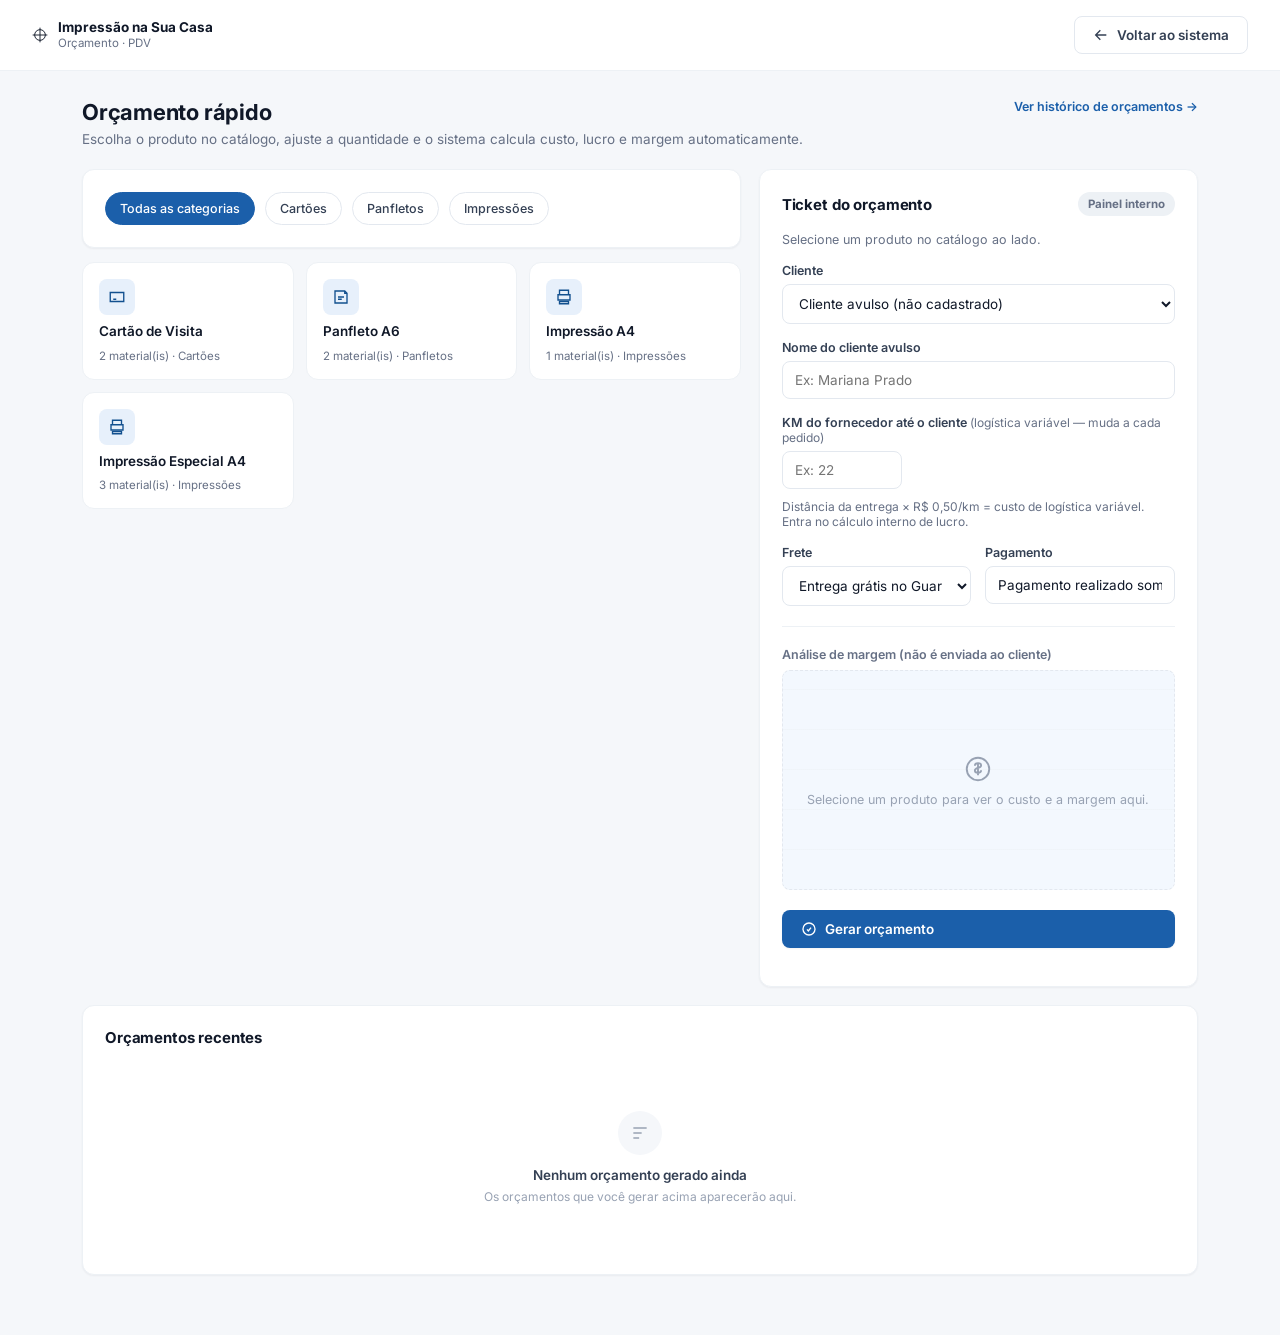
==== orcamento.html @ e7829340 "Add files via upload" ====
<!DOCTYPE html>
<html lang="pt-BR">
<head>
<meta charset="UTF-8">
<meta name="viewport" content="width=device-width, initial-scale=1.0">
<title>Orçamento PDV — Impressão na Sua Casa</title>
<link rel="stylesheet" href="styles.css">
<style>
  /* Ajustes exclusivos desta tela: como não há sidebar, o .content
     não deve herdar o recuo lateral usado no sistema principal. */
  body{ background:var(--color-bg); }
  .content{ max-width:1180px; margin:0 auto; }
  .pdv-topbar{
    display:flex; align-items:center; justify-content:space-between;
    padding:16px 32px; background:var(--color-white);
    border-bottom:1px solid var(--color-border-soft);
    position:sticky; top:0; z-index:50;
  }
  .pdv-topbar__brand{ display:flex; align-items:center; gap:10px; }
  .pdv-topbar__brand-text{ display:flex; flex-direction:column; line-height:1.25; }
  .pdv-topbar__brand-name{ font-weight:700; font-size:13.5px; color:var(--color-text-900); }
  .pdv-topbar__brand-sub{ font-size:11.5px; color:var(--color-text-500); }
</style>
</head>
<body>

  <header class="pdv-topbar">
    <div class="pdv-topbar__brand">
      <svg class="reg-mark" viewBox="0 0 24 24"><circle cx="12" cy="12" r="8"/><line x1="12" y1="1" x2="12" y2="23"/><line x1="1" y1="12" x2="23" y2="12"/></svg>
      <div class="pdv-topbar__brand-text">
        <span class="pdv-topbar__brand-name">Impressão na Sua Casa</span>
        <span class="pdv-topbar__brand-sub">Orçamento · PDV</span>
      </div>
    </div>
    <button class="btn btn-secondary" id="btnVoltarSistema" type="button">
      <svg viewBox="0 0 24 24"><path d="M11 5 4 12l7 7M4 12h16"/></svg>
      Voltar ao sistema
    </button>
  </header>

  <main class="content">

      <section id="page-orcamentos" class="page-section">
        <div class="page-header">
          <div class="page-header__text">
            <h1>Orçamento rápido</h1>
            <p>Escolha o produto no catálogo, ajuste a quantidade e o sistema calcula custo, lucro e margem automaticamente.</p>
          </div>
          <div class="page-header__actions">
            <button class="link-btn" id="btnVerOrcamentos" type="button">Ver histórico de orçamentos →</button>
          </div>
        </div>

        <div class="pdv-layout">
          <!-- Coluna esquerda: catálogo -->
          <div class="stack">
            <div class="card card-pad">
              <div class="toolbar__filters" id="orcCategoriaChips" style="margin-bottom:0;"></div>
            </div>
            <div id="orcCatalogoGrid" class="pdv-catalog-grid"></div>

            <div class="card panel" id="orcSelecaoPanel" style="display:none;">
              <div class="panel__header"><h3>Detalhes do item</h3></div>
              <div class="field">
                <label>Material</label>
                <select id="orcMaterial"></select>
              </div>
              <div class="field-row" id="orcQtdLadoRow">
                <div class="field" id="orcQtdWrapper">
                  <label id="orcQtdLabel">Quantidade</label>
                  <select id="orcQtdSelect" style="display:none;"></select>
                  <input type="number" id="orcQtdInput" style="display:none;" placeholder="Ex: 100">
                </div>
                <div class="field" id="orcLadoWrapper">
                  <label>Impressão</label>
                  <select id="orcLado">
                    <option value="frente">Frente</option>
                    <option value="fv">Frente e verso</option>
                  </select>
                </div>
              </div>
              <select id="orcProduto" style="display:none;"></select>
            </div>
          </div>

          <!-- Coluna direita: ticket / resumo (sticky) -->
          <div class="pdv-ticket-col">
            <div class="card panel pdv-ticket">
              <div class="panel__header">
                <h3>Ticket do orçamento</h3>
                <span class="badge tone-gray">Painel interno</span>
              </div>

              <div id="orcItemSelecionado" class="text-muted">Selecione um produto no catálogo ao lado.</div>

              <div class="field">
                <label>Cliente</label>
                <select id="orcClienteSelect">
                  <option value="">Cliente avulso (não cadastrado)</option>
                </select>
              </div>
              <div class="field" id="orcClienteAvulsoWrapper">
                <label>Nome do cliente avulso</label>
                <input type="text" id="orcClienteAvulso" placeholder="Ex: Mariana Prado">
              </div>

              <div class="field">
                <label>KM do fornecedor até o cliente <span class="text-muted" style="font-weight:400; font-size:12px;">(logística variável — muda a cada pedido)</span></label>
                <div style="display:flex; align-items:center; gap:8px;">
                  <input type="number" id="orcKmCliente" placeholder="Ex: 22" min="0" step="0.1" style="max-width:120px;" oninput="atualizarPreviaOrcamento()">
                  <span class="text-muted" style="font-size:12.5px;" id="orcKmClienteCalc"></span>
                </div>
                <div class="text-muted" style="font-size:12px; margin-top:4px;">Distância da entrega × R$ 0,50/km = custo de logística variável. Entra no cálculo interno de lucro.</div>
              </div>

              <div class="field-row">
                <div class="field">
                  <label>Frete</label>
                  <select id="orcFrete">
                    <option value="Entrega grátis no Guarujá" selected>Entrega grátis no Guarujá</option>
                    <option value="Frete a combinar">Frete a combinar</option>
                  </select>
                </div>
                <div class="field">
                  <label>Pagamento</label>
                  <input type="text" id="orcPagamento" value="Pagamento realizado somente no recebimento do produto">
                </div>
              </div>

              <hr class="divider">

              <div>
                <div class="text-muted" style="margin-bottom:8px; font-weight:600;">Análise de margem (não é enviada ao cliente)</div>
                <div id="orcAdminPanel">
                  <div class="chart-placeholder" style="height:150px;">
                    <svg viewBox="0 0 24 24"><circle cx="12" cy="12" r="9"/><path d="M12 7v10M9.5 9.3c0-1.3 1.1-2 2.5-2s2.5.7 2.5 1.8c0 2.6-5 1.4-5 4 0 1.1 1.1 1.9 2.5 1.9s2.5-.7 2.5-2"/></svg>
                    <span>Selecione um produto para ver custo, lucro e margem aqui.</span>
                  </div>
                </div>
              </div>

              <button class="btn btn-primary" id="btnGerarOrcamento" type="button" style="margin-top:4px;">
                <svg viewBox="0 0 24 24"><path d="M9 12.5 11 15l4-5"/><circle cx="12" cy="12" r="9"/></svg>
                Gerar orçamento
              </button>
              <div id="orcErro"></div>
            </div>

            <div class="card panel" id="orcMensagemPanel" style="display:none;"></div>
          </div>
        </div>

        <div class="card panel" style="margin-top:18px;">
          <div class="panel__header"><h3>Orçamentos recentes</h3></div>
          <div id="orcHistorico"></div>
        </div>
      </section>

  </main>

  <div id="toast-host" class="toast-host"></div>

  <script src="core.js"></script>
  <script>
/* Nesta tela standalone não existe sidebar com contadores — função vazia
   apenas para não quebrar as chamadas herdadas de sistema-grafica.html */
function refreshSidebarBadges() {}

function refreshOrcamentoClienteOptions() {
  const sel = document.getElementById("orcClienteSelect");
  if (!sel) return;
  const current = sel.value;
  sel.innerHTML = clienteOptionsHtml(current);
}

function popularSelectProdutos() {
  const sel = document.getElementById("orcProduto");
  const produtos = Store.get().products;
  sel.innerHTML = produtos.map(p => `<option value="${p.id}">${escapeHtml(p.nome)}</option>`).join("");
}

let orcCategoriaAtual = "todas";
const PRODUTO_ICONS = {
  "Cartões": `<path d="M3 6h18v12H3Z"/><path d="M7 15h4M7 11.5h.01"/>`,
  "Panfletos": `<path d="M4 4h13l3 3v13H4Z"/><path d="M17 4v3h3"/><path d="M8 12h8M8 15h5"/>`,
  "Impressões": `<path d="M6 9V3h12v6"/><path d="M6 18h12v3H6Z"/><path d="M4 9h16v7H4Z"/>`
};
function iconeParaCategoria(categoria) {
  return PRODUTO_ICONS[categoria] || `<path d="M20.5 7.3 12 12l-8.5-4.7M12 12v9M3.5 7.3 12 3l8.5 4.3v9.4L12 21l-8.5-4.3Z"/>`;
}

function renderOrcCategoriaChips() {
  const produtos = Store.get().products;
  const categorias = [...new Set(produtos.map(p => p.categoria || "Outros"))];
  const chips = ["todas", ...categorias];
  document.getElementById("orcCategoriaChips").innerHTML = chips.map(c => `
    <span class="chip ${c === orcCategoriaAtual ? "chip--active" : ""}" data-cat="${escapeHtml(c)}">${c === "todas" ? "Todas as categorias" : escapeHtml(c)}</span>
  `).join("");
  document.querySelectorAll("#orcCategoriaChips [data-cat]").forEach(chip => {
    chip.addEventListener("click", () => {
      orcCategoriaAtual = chip.getAttribute("data-cat");
      renderOrcCategoriaChips();
      renderOrcCatalogoGrid();
    });
  });
}

function renderOrcCatalogoGrid() {
  const produtos = Store.get().products.filter(p => orcCategoriaAtual === "todas" || (p.categoria || "Outros") === orcCategoriaAtual);
  const grid = document.getElementById("orcCatalogoGrid");
  const selecionadoId = document.getElementById("orcProduto").value;
  if (!produtos.length) {
    grid.innerHTML = `<div style="grid-column:1/-1;">${emptyStateHtml("Nenhum produto nessa categoria", "Cadastre produtos na guia Produtos para vê-los aqui.")}</div>`;
    return;
  }
  grid.innerHTML = produtos.map(p => `
    <button class="pdv-card ${p.id === selecionadoId ? "selected" : ""}" data-pdv-produto="${p.id}" type="button">
      <div class="pdv-card__icon"><svg viewBox="0 0 24 24">${iconeParaCategoria(p.categoria)}</svg></div>
      <div class="pdv-card__name">${escapeHtml(p.nome)}</div>
      <div class="pdv-card__meta">${(p.materiais || []).length} material(is) · ${escapeHtml(p.categoria || "Outros")}</div>
    </button>
  `).join("");
  document.querySelectorAll("[data-pdv-produto]").forEach(btn =>
    btn.addEventListener("click", () => selecionarProdutoPDV(btn.getAttribute("data-pdv-produto"))));
}

function selecionarProdutoPDV(produtoId) {
  document.getElementById("orcProduto").value = produtoId;
  renderOrcCatalogoGrid();
  popularSelectMateriais(produtoId);
  atualizarCamposQuantidade();
  document.getElementById("orcSelecaoPanel").style.display = "";
  const produto = getProductById(produtoId);
  document.getElementById("orcItemSelecionado").innerHTML = `<span class="badge tone-blue">Selecionado</span> <strong style="color:var(--color-text-900); margin-left:6px;">${escapeHtml(produto.nome)}</strong>`;
  renderOrcAdminPanel(null);
  document.getElementById("orcMensagemPanel").style.display = "none";
}

function popularSelectMateriais(produtoId) {
  const produto = getProductById(produtoId);
  const sel = document.getElementById("orcMaterial");
  if (!produto) { sel.innerHTML = ""; return; }
  sel.innerHTML = (produto.materiais || []).map(m => `<option value="${m.id}">${escapeHtml(m.nome)}</option>`).join("");
}

function atualizarCamposQuantidade() {
  const produto = getProductById(document.getElementById("orcProduto").value);
  const material = produto ? (produto.materiais || []).find(m => m.id === document.getElementById("orcMaterial").value) : null;
  const qtdSelect = document.getElementById("orcQtdSelect");
  const qtdInput = document.getElementById("orcQtdInput");
  const ladoWrapper = document.getElementById("orcLadoWrapper");
  const qtdLabel = document.getElementById("orcQtdLabel");

  if (!produto || !material) { qtdSelect.style.display = "none"; qtdInput.style.display = "none"; return; }

  if (produto.modoPreco === "tiers") {
    qtdLabel.textContent = "Quantidade";
    qtdSelect.style.display = "";
    qtdInput.style.display = "none";
    qtdSelect.innerHTML = (material.tiers || []).map(t => `<option value="${t.qtd}">${formatNum(t.qtd)} unidades</option>`).join("");
    ladoWrapper.style.display = "";
  } else if (produto.modoPreco === "faixas") {
    qtdLabel.textContent = `Quantidade (mínimo ${produto.qtdMinima || 1})`;
    qtdSelect.style.display = "none";
    qtdInput.style.display = "";
    qtdInput.min = produto.qtdMinima || 1;
    qtdInput.value = qtdInput.value || (produto.qtdMinima || 1);
    ladoWrapper.style.display = "none";
  } else {
    qtdLabel.textContent = "Quantidade";
    qtdSelect.style.display = "none";
    qtdInput.style.display = "";
    qtdInput.min = 1;
    qtdInput.value = qtdInput.value || 1;
    ladoWrapper.style.display = "none";
  }
}

function calcularOrcamentoAtual() {
  const produto = getProductById(document.getElementById("orcProduto").value);
  if (!produto) return { erro: "Cadastre ao menos um produto para gerar orçamentos." };
  const material = (produto.materiais || []).find(m => m.id === document.getElementById("orcMaterial").value);
  if (!material) return { erro: "Este produto ainda não tem nenhum material cadastrado." };

  const lado = document.getElementById("orcLado").value;
  let quantidade, custoTotal, vendaTotal;

  if (produto.modoPreco === "tiers") {
    quantidade = parseFloat(document.getElementById("orcQtdSelect").value);
    const tier = (material.tiers || []).find(t => t.qtd === quantidade);
    if (!tier) return { erro: "Quantidade não encontrada na tabela deste material." };
    const custo = lado === "fv" ? tier.custoFV : tier.custoFrente;
    const venda = lado === "fv" ? tier.vendaFV : tier.vendaFrente;
    if (custo === null || custo === undefined) return { erro: "Custo não cadastrado para essa combinação de quantidade e impressão." };
    if (venda === null || venda === undefined) return { erro: "Preço de venda não cadastrado para essa combinação de quantidade e impressão." };
    custoTotal = custo; vendaTotal = venda;
  } else if (produto.modoPreco === "faixas") {
    quantidade = parseInt(document.getElementById("orcQtdInput").value, 10);
    if (!quantidade || quantidade < (produto.qtdMinima || 1)) return { erro: `Informe uma quantidade válida (mínimo ${produto.qtdMinima || 1}).` };
    const faixa = buscarFaixa(material.faixas, quantidade);
    if (!faixa) return { erro: "Não existe faixa de preço cadastrada para essa quantidade." };
    if (faixa.custo === null) return { erro: "Custo não cadastrado para essa faixa de quantidade." };
    if (faixa.venda === null) return { erro: "Preço de venda não cadastrado para essa faixa de quantidade." };
    custoTotal = faixa.custo * quantidade; vendaTotal = faixa.venda * quantidade;
  } else {
    quantidade = parseInt(document.getElementById("orcQtdInput").value, 10);
    if (!quantidade || quantidade < 1) return { erro: "Informe uma quantidade válida." };
    if (material.custo === null || material.custo === undefined) return { erro: "Custo não cadastrado para este material." };
    if (material.venda === null || material.venda === undefined) return { erro: "Preço de venda não cadastrado para este material." };
    custoTotal = material.custo * quantidade; vendaTotal = material.venda * quantidade;
  }

  const margem = calcularMargem(custoTotal, vendaTotal);

  // Logística variável: KM do fornecedor até o cliente
  const kmClienteEl = document.getElementById("orcKmCliente");
  const kmCliente = kmClienteEl && kmClienteEl.value !== "" ? parseFloat(kmClienteEl.value) : null;

  return { produto, material, quantidade, lado, ...margem, kmCliente, erro: null };
}

function renderOrcAdminPanel(calc) {
  const el = document.getElementById("orcAdminPanel");
  if (!calc || calc.erro) {
    el.innerHTML = `<div class="chart-placeholder"><svg viewBox="0 0 24 24"><circle cx="12" cy="12" r="9"/><path d="M12 7v10M9.5 9.3c0-1.3 1.1-2 2.5-2s2.5.7 2.5 1.8c0 2.6-5 1.4-5 4 0 1.1 1.1 1.9 2.5 1.9s2.5-.7 2.5-2"/></svg><span>${escapeHtml(calc && calc.erro ? calc.erro : "Selecione um produto para ver o custo e a margem aqui.")}</span></div>`;
    return;
  }
  const classe = classificarMargem(calc.margemPct, Store.get().settings);
  const fornecedor = getSupplierById(calc.material.fornecedorId);
  el.innerHTML = `
    <div class="grid-2" style="gap:14px;">
      <div><div class="text-muted">Fornecedor</div><div style="font-weight:600;">${fornecedor ? escapeHtml(fornecedor.nome) : "Não vinculado"}</div></div>
      <div><div class="text-muted">Quantidade</div><div style="font-weight:600;">${formatNum(calc.quantidade)} un.</div></div>
      <div><div class="text-muted">Custo total</div><div class="mono" style="font-weight:600;">${formatBRL(calc.custo)}</div></div>
      <div><div class="text-muted">Valor de venda</div><div class="mono" style="font-weight:600;">${formatBRL(calc.venda)}</div></div>
      <div><div class="text-muted">Lucro estimado</div><div class="mono" style="font-weight:700; color:var(--color-green-700);">${formatBRL(calc.lucro)}</div></div>
      <div><div class="text-muted">Margem</div><span class="badge tone-${classe.tone}">${calc.margemPct.toFixed(1)}% · ${classe.label}</span></div>
    </div>
    ${custoLogisticoAdendoHtml(calc)}
  `;
}

function custoLogisticoAdendoHtml(calc) {
  const custoLogisticoFixo = custoLogisticoDoFornecedor(calc.material.fornecedorId);
  const db = Store.get();
  const custoPorKm = (db.logisticsConfig && db.logisticsConfig.custoPorKm) || 0.50;

  // Logística variável: KM fornecedor → cliente
  const kmCliente = (calc.kmCliente != null && !isNaN(calc.kmCliente) && calc.kmCliente > 0) ? calc.kmCliente : null;
  const custoLogisticoVariavel = kmCliente !== null ? kmCliente * custoPorKm : null;

  if (custoLogisticoFixo === null && custoLogisticoVariavel === null) {
    return `<div class="text-muted" style="margin-top:14px; padding-top:14px; border-top:1px solid var(--color-border-soft);">Custo de logística não cadastrado para este fornecedor — veja a guia <strong>Custos → Custos de Logística</strong>. Para logística variável, preencha o campo "KM até o cliente" acima.</div>`;
  }

  const logFixoTexto = custoLogisticoFixo !== null
    ? formatBRL(custoLogisticoFixo)
    : "Não cadastrado";
  const logVarTexto = custoLogisticoVariavel !== null
    ? `${kmCliente} km × ${formatBRL(custoPorKm)}/km = ${formatBRL(custoLogisticoVariavel)}`
    : "KM não informado";

  const totalLogistica = (custoLogisticoFixo || 0) + (custoLogisticoVariavel || 0);
  const custoTotalReal = (calc.custo || 0) + totalLogistica;
  const lucroLiquidoReal = (calc.venda || 0) - custoTotalReal;
  const margemReal = calc.venda > 0 ? (lucroLiquidoReal / calc.venda) * 100 : null;
  const classeReal = classificarMargem(margemReal, db.settings);

  return `
    <div style="margin-top:14px; padding-top:14px; border-top:1px solid var(--color-border-soft);">
      <div class="text-muted" style="font-weight:600; margin-bottom:8px;">Análise de custo real (com logística)</div>
      <div class="grid-2" style="gap:14px;">
        <div><div class="text-muted">Preço de venda</div><div class="mono" style="font-weight:600;">${formatBRL(calc.venda)}</div></div>
        <div><div class="text-muted">Custo fornecedor</div><div class="mono" style="font-weight:600;">${formatBRL(calc.custo)}</div></div>
        <div><div class="text-muted">Logística fixa (admin → fornecedor)</div><div class="mono" style="font-weight:600;">${logFixoTexto}</div></div>
        <div><div class="text-muted">Logística variável (fornecedor → cliente)</div><div class="mono" style="font-weight:600;">${logVarTexto}</div></div>
        <div><div class="text-muted">Custo total</div><div class="mono" style="font-weight:700;">${formatBRL(custoTotalReal)}</div></div>
        <div><div class="text-muted">Lucro líquido</div><div class="mono" style="font-weight:700; color:var(--color-green-700);">${formatBRL(lucroLiquidoReal)}</div></div>
        <div style="grid-column:1/-1;"><div class="text-muted">Margem percentual</div><span class="badge tone-${classeReal.tone}">${margemReal !== null ? margemReal.toFixed(1) + "%" : "—"} · ${classeReal.label}</span></div>
      </div>
    </div>
  `;
}

function gerarMensagemWhatsApp(budget) {
  const linhas = [
    `Olá! Segue o orçamento solicitado:`,
    ``,
    `🖨️ *${budget.produtoNome}*${budget.materialNome ? " — " + budget.materialNome : ""}`,
    `Quantidade: ${formatNum(budget.quantidade)} unidades`,
    `Valor: *${formatBRL(budget.vendaTotal)}*`,
    ``,
    `🚚 ${budget.frete}`,
    `💳 ${budget.pagamento}`,
    ``,
    `Qualquer dúvida, estou à disposição!`
  ];
  return linhas.join("\n");
}

function renderOrcMensagemPanel(budget) {
  const el = document.getElementById("orcMensagemPanel");
  if (!budget) { el.innerHTML = ""; el.style.display = "none"; return; }
  el.style.display = "";
  const encoded = encodeURIComponent(budget.mensagem);
  el.innerHTML = `
    <div class="panel__header"><h3>Mensagem para o cliente</h3></div>
    <textarea readonly style="min-height:170px; font-family:var(--font-mono); font-size:12.5px; white-space:pre-wrap;">${escapeHtml(budget.mensagem)}</textarea>
    <div style="display:flex; gap:10px; flex-wrap:wrap;">
      <a class="btn btn-whatsapp" href="https://wa.me/?text=${encoded}" target="_blank">
        <svg viewBox="0 0 24 24"><path d="M4 20l1.4-4.1A8 8 0 1 1 9 18.6Z"/><path d="M9 10.5c0 3 2.5 5.5 5.5 5.5"/></svg>
        Enviar pelo WhatsApp
      </a>
      <button class="btn btn-secondary" id="btnCopiarMensagem" type="button">Copiar mensagem</button>
      <button class="btn btn-primary" id="btnConverterPedidoAgora" type="button">Converter em pedido</button>
    </div>
  `;
  document.getElementById("btnCopiarMensagem").addEventListener("click", () => {
    navigator.clipboard.writeText(budget.mensagem).then(() => Toast.show("Mensagem copiada."));
  });
  document.getElementById("btnConverterPedidoAgora").addEventListener("click", () => converterOrcamentoEmPedido(budget.id));
}

function renderOrcHistorico() {
  const db = Store.get();
  const budgets = [...db.budgets].sort((a, b) => (b.createdAt || "").localeCompare(a.createdAt || "")).slice(0, 20);
  const el = document.getElementById("orcHistorico");
  if (!budgets.length) {
    el.innerHTML = emptyStateHtml("Nenhum orçamento gerado ainda", "Os orçamentos que você gerar acima aparecerão aqui.");
    return;
  }
  const rows = budgets.map(b => {
    const cliente = getClientById(b.clienteId);
    const nome = cliente ? cliente.nome : (b.clienteNomeLivre || "Cliente avulso");
    const statusBadge = b.status === "convertido_pedido"
      ? `<span class="badge tone-green">Virou pedido</span>`
      : `<span class="badge tone-blue">Gerado</span>`;
    return `
      <tr>
        <td><strong style="color:var(--color-text-900);">${escapeHtml(nome)}</strong></td>
        <td>${escapeHtml(b.produtoNome)}${b.materialNome ? `<div class="text-muted">${escapeHtml(b.materialNome)}</div>` : ""}</td>
        <td class="num">${formatNum(b.quantidade)}</td>
        <td class="num">${formatBRL(b.vendaTotal)}</td>
        <td>${margemCellHtml({ custo: b.custoTotal, venda: b.vendaTotal, lucro: b.lucro, margemPct: b.margemPct }, db.settings)}</td>
        <td>${statusBadge}</td>
        <td>${formatDateBR(b.createdAt)}</td>
        <td>
          <div class="row-actions">
            ${b.status !== "convertido_pedido" ? `<button class="icon-btn" data-conv-orc="${b.id}" title="Converter em pedido" type="button"><svg viewBox="0 0 24 24"><path d="M5 12h14M13 6l6 6-6 6"/></svg></button>` : ""}
            <button class="icon-btn danger" data-del-orc="${b.id}" title="Excluir" type="button"><svg viewBox="0 0 24 24"><path d="M3 6h18M8 6V4h8v2M19 6l-1 14H6L5 6"/></svg></button>
          </div>
        </td>
      </tr>
    `;
  }).join("");
  el.innerHTML = dataTable(["Cliente", "Produto", "Qtd.", "Valor", "Lucro / margem", "Status", "Data", ""], [rows]);
  document.querySelectorAll("[data-conv-orc]").forEach(btn =>
    btn.addEventListener("click", () => converterOrcamentoEmPedido(btn.getAttribute("data-conv-orc"))));
  document.querySelectorAll("[data-del-orc]").forEach(btn =>
    btn.addEventListener("click", () => {
      const id = btn.getAttribute("data-del-orc");
      confirmModal("Excluir orçamento", "Tem certeza que deseja excluir este orçamento do histórico?", () => {
        db.budgets = db.budgets.filter(b => b.id !== id);
        Store.persist();
        Toast.show("Orçamento excluído.");
        renderOrcHistorico();
      }, "Excluir");
    }));
}

function converterOrcamentoEmPedido(budgetId) {
  const db = Store.get();
  const budget = db.budgets.find(b => b.id === budgetId);
  if (!budget || budget.status === "convertido_pedido") return;
  const produto = getProductById(budget.produtoId);
  const material = produto ? (produto.materiais || []).find(m => m.id === budget.materialId) : null;
  const pedido = {
    id: uid("ped"),
    orcamentoId: budget.id,
    clienteId: budget.clienteId,
    clienteNomeLivre: budget.clienteNomeLivre,
    produtoNome: budget.produtoNome,
    materialNome: budget.materialNome,
    fornecedorId: material ? material.fornecedorId : null,
    custo: budget.custoTotal,
    valor: budget.vendaTotal,
    kmCliente: budget.kmCliente || null,
    custoLogisticaVariavel: budget.custoLogisticaVariavel || null,
    statusOp: "pedido_confirmado",
    statusFin: "nao_pago",
    status: "pedido_confirmado", // compatibilidade legada
    createdAt: todayISO(),
    dataConclusao: null,
    financeGerado: false
  };
  db.orders.push(pedido);
  budget.status = "convertido_pedido";
  budget.pedidoId = pedido.id;
  Store.persist();
  Toast.show("Orçamento convertido em pedido — acompanhe em Pedidos.");
  renderOrcHistorico();
  refreshSidebarBadges();
}

function atualizarPreviaOrcamento() {
  // Atualizar label do KM em tempo real
  const kmEl = document.getElementById("orcKmCliente");
  const kmCalcEl = document.getElementById("orcKmClienteCalc");
  if (kmEl && kmCalcEl) {
    const km = parseFloat(kmEl.value);
    if (!isNaN(km) && km > 0) {
      const db = Store.get();
      const custoPorKm = (db.logisticsConfig && db.logisticsConfig.custoPorKm) || 0.50;
      kmCalcEl.textContent = `→ ${km} km × ${formatBRL(custoPorKm)}/km = ${formatBRL(km * custoPorKm)}`;
    } else {
      kmCalcEl.textContent = "";
    }
  }

  const produtoId = document.getElementById("orcProduto").value;
  if (!produtoId) { renderOrcAdminPanel(null); return; }
  const calc = calcularOrcamentoAtual();
  renderOrcAdminPanel(calc);
}

function initOrcamentosPage() {
  popularSelectProdutos();
  refreshOrcamentoClienteOptions();
  document.getElementById("orcProduto").value = "";
  document.getElementById("orcSelecaoPanel").style.display = "none";
  document.getElementById("orcItemSelecionado").innerHTML = `Selecione um produto no catálogo ao lado.`;
  orcCategoriaAtual = "todas";
  renderOrcCategoriaChips();
  renderOrcCatalogoGrid();
  renderOrcAdminPanel(null);
  document.getElementById("orcMensagemPanel").style.display = "none";
  document.getElementById("orcMensagemPanel").innerHTML = "";
  renderOrcHistorico();

  const clienteSel = document.getElementById("orcClienteSelect");
  const avulsoWrap = document.getElementById("orcClienteAvulsoWrapper");
  const syncAvulso = () => { avulsoWrap.style.display = clienteSel.value ? "none" : "flex"; };
  clienteSel.onchange = syncAvulso;
  syncAvulso();

  document.getElementById("orcMaterial").onchange = () => { atualizarCamposQuantidade(); atualizarPreviaOrcamento(); };
  document.getElementById("orcQtdSelect").onchange = atualizarPreviaOrcamento;
  document.getElementById("orcQtdInput").oninput = atualizarPreviaOrcamento;
  document.getElementById("orcLado").onchange = atualizarPreviaOrcamento;

  document.getElementById("btnVerOrcamentos").onclick = () => {
    document.getElementById("orcHistorico").scrollIntoView({ behavior: "smooth" });
  };

  document.getElementById("btnGerarOrcamento").onclick = () => {
    const calc = calcularOrcamentoAtual();
    const erroEl = document.getElementById("orcErro");
    if (calc.erro) {
      erroEl.innerHTML = `<div class="badge tone-red" style="margin-top:10px;">${escapeHtml(calc.erro)}</div>`;
      renderOrcAdminPanel(calc);
      return;
    }
    erroEl.innerHTML = "";
    const db = Store.get();
    const clienteId = clienteSel.value || null;
    const clienteNomeLivre = clienteId ? "" : document.getElementById("orcClienteAvulso").value.trim();
    if (!clienteId && !clienteNomeLivre) {
      erroEl.innerHTML = `<div class="badge tone-red" style="margin-top:10px;">Selecione um cliente cadastrado ou informe o nome do cliente avulso.</div>`;
      return;
    }
    const custoPorKm = (db.logisticsConfig && db.logisticsConfig.custoPorKm) || 0.50;
    const kmCliente = calc.kmCliente;
    const custoLogisticaVariavel = (kmCliente != null && kmCliente > 0) ? kmCliente * custoPorKm : null;
    const budget = {
      id: uid("orc"),
      clienteId,
      clienteNomeLivre,
      produtoId: calc.produto.id,
      produtoNome: calc.produto.nome,
      materialId: calc.material.id,
      materialNome: calc.material.nome,
      quantidade: calc.quantidade,
      lado: calc.lado,
      kmCliente: kmCliente,
      custoLogisticaVariavel: custoLogisticaVariavel,
      custoTotal: calc.custo,
      vendaTotal: calc.venda,
      lucro: calc.lucro,
      margemPct: calc.margemPct,
      frete: document.getElementById("orcFrete").value,
      pagamento: document.getElementById("orcPagamento").value,
      status: "gerado",
      createdAt: todayISO()
    };
    budget.mensagem = gerarMensagemWhatsApp(budget);
    db.budgets.push(budget);
    Store.persist();
    renderOrcAdminPanel(calc);
    renderOrcMensagemPanel(budget);
    renderOrcHistorico();
    Toast.show("Orçamento gerado.");
    refreshSidebarBadges();
  };
}

document.addEventListener("DOMContentLoaded", () => {
  Store.load();
  aplicarTema(Store.get().settings.tema);
  initOrcamentosPage();

  document.getElementById("btnVoltarSistema").addEventListener("click", () => {
    window.location.href = "sistema-grafica.html";
  });
});
  </script>
</body>
</html>
---- styles.css ----
@import url('https://fonts.googleapis.com/css2?family=Inter:wght@400;500;600;700;800&family=JetBrains+Mono:wght@500;600&display=swap');

:root{
  --color-brand-900:#0B3A73;
  --color-brand-700:#12508F;
  --color-brand-600:#1B5FAA;
  --color-brand-500:#2C74C4;
  --color-brand-100:#E7F0FB;
  --color-brand-50:#F3F8FE;

  --color-white:#FFFFFF;
  --color-bg:#F5F7FA;
  --color-surface:#FFFFFF;
  --color-surface-alt:#FAFBFC;
  --color-border:#E3E8EF;
  --color-border-soft:#EDF1F5;

  --color-text-900:#101828;
  --color-text-700:#344054;
  --color-text-500:#667085;
  --color-text-400:#98A2B3;

  --color-green-600:#1FA855;
  --color-green-700:#178A45;
  --color-green-100:#E4F8EC;

  --color-amber-600:#B7791F;
  --color-amber-100:#FDF3E2;
  --color-red-600:#C0392B;
  --color-red-100:#FBEAE8;
  --color-blue-600:#2C74C4;
  --color-blue-100:#E7F0FB;
  --color-purple-600:#6E4FC9;
  --color-purple-100:#EEE8FB;

  --font-ui:'Inter', -apple-system, BlinkMacSystemFont, 'Segoe UI', sans-serif;
  --font-mono:'JetBrains Mono', 'SFMono-Regular', Consolas, monospace;

  --shadow-sm:0 1px 2px rgba(16,24,40,0.05);
  --shadow-md:0 4px 12px rgba(16,24,40,0.06), 0 1px 2px rgba(16,24,40,0.04);
  --shadow-lg:0 12px 32px rgba(16,24,40,0.12);

  --radius-sm:8px;
  --radius-md:12px;
  --radius-lg:18px;
  --radius-pill:999px;

  --sidebar-width:264px;
  --sidebar-width-collapsed:84px;
  --topbar-height:72px;

  --ease-standard:cubic-bezier(.4,0,.2,1);
  --dur-fast:140ms;
  --dur-med:220ms;
}

html[data-theme="dark"]{
  --color-bg:#0B0F16;
  --color-surface:#121722;
  --color-surface-alt:#161C29;
  --color-border:#232B3A;
  --color-border-soft:#1C2330;

  --color-text-900:#F1F5F9;
  --color-text-700:#C7D0DD;
  --color-text-500:#8B96A8;
  --color-text-400:#5D6779;

  --color-brand-100:#152847;
  --color-brand-50:#101E38;

  --color-green-100:#0F2A1B;
  --color-amber-100:#2E230D;
  --color-red-100:#301414;
  --color-blue-100:#122140;
  --color-purple-100:#211A38;

  --shadow-sm:0 1px 2px rgba(0,0,0,0.35);
  --shadow-md:0 4px 14px rgba(0,0,0,0.4);
  --shadow-lg:0 16px 40px rgba(0,0,0,0.5);
}

*{ box-sizing:border-box; }
html,body{ height:100%; }
html{ transition:background var(--dur-med) var(--ease-standard); }

body{
  margin:0;
  font-family:var(--font-ui);
  color:var(--color-text-900);
  background:var(--color-bg);
  -webkit-font-smoothing:antialiased;
  font-size:14.5px;
  transition:background var(--dur-med) var(--ease-standard), color var(--dur-med) var(--ease-standard);
}

h1,h2,h3,h4{ margin:0; font-weight:700; letter-spacing:-0.01em; }
p{ margin:0; }
button{ font-family:inherit; }
a{ color:inherit; text-decoration:none; }
::selection{ background:var(--color-brand-100); color:var(--color-brand-900); }

@media (prefers-reduced-motion: reduce){
  *{ animation-duration:0.01ms !important; transition-duration:0.01ms !important; }
}

::-webkit-scrollbar{ width:10px; height:10px; }
::-webkit-scrollbar-track{ background:transparent; }
::-webkit-scrollbar-thumb{ background:var(--color-border); border-radius:var(--radius-pill); }
::-webkit-scrollbar-thumb:hover{ background:var(--color-text-400); }

.reg-mark{ width:16px; height:16px; flex-shrink:0; }
.reg-mark circle, .reg-mark line{ stroke:currentColor; stroke-width:1.4; fill:none; }

/* ---- Shell ---- */
.app-shell{
  margin-left:var(--sidebar-width);
  min-height:100vh;
  display:flex;
  flex-direction:column;
  transition:margin-left var(--dur-med) var(--ease-standard);
}
body.sidebar-collapsed .app-shell{ margin-left:var(--sidebar-width-collapsed); }

/* ---- Sidebar ---- */
.sidebar{
  position:fixed; top:0; left:0; bottom:0;
  width:var(--sidebar-width);
  background:var(--color-brand-900);
  background-image:linear-gradient(180deg, var(--color-brand-900) 0%, #0A335F 100%);
  color:#EAF2FD;
  display:flex; flex-direction:column;
  z-index:40;
  transition:width var(--dur-med) var(--ease-standard);
  overflow:hidden;
}
html[data-theme="dark"] .sidebar{
  background-image:linear-gradient(180deg, #0A1C33 0%, #060D18 100%);
}
body.sidebar-collapsed .sidebar{ width:var(--sidebar-width-collapsed); }

.sidebar__brand{
  display:flex; align-items:center; gap:12px;
  padding:22px 20px;
  border-bottom:1px solid rgba(255,255,255,0.08);
  white-space:nowrap;
}
.sidebar__brand .reg-mark{ color:#7FB2E8; width:22px; height:22px; }
.sidebar__brand-text{ display:flex; flex-direction:column; line-height:1.2; }
.sidebar__brand-name{ font-weight:700; font-size:14.5px; color:#fff; }
.sidebar__brand-sub{ font-size:11px; color:#9FC1E8; letter-spacing:0.02em; }

.sidebar__nav{ flex:1; padding:14px 12px; display:flex; flex-direction:column; gap:2px; overflow-y:auto; }
.sidebar__section-label{ font-size:10.5px; text-transform:uppercase; letter-spacing:0.08em; color:#6FA0D6; padding:14px 12px 6px; white-space:nowrap; }

.nav-item{
  display:flex; align-items:center; gap:12px;
  padding:11px 12px;
  border-radius:var(--radius-sm);
  color:#C9DDF5;
  font-size:14px; font-weight:500;
  cursor:pointer; position:relative; white-space:nowrap;
  transition:background var(--dur-fast) var(--ease-standard), color var(--dur-fast) var(--ease-standard);
  border:none; background:transparent; width:100%; text-align:left;
}
.nav-item svg{ width:19px; height:19px; flex-shrink:0; stroke:currentColor; fill:none; stroke-width:1.8; }
.nav-item:hover{ background:rgba(255,255,255,0.06); color:#fff; }
.nav-item.active{ background:rgba(255,255,255,0.1); color:#fff; }
.nav-item.active::before{
  content:""; position:absolute; left:-12px; top:8px; bottom:8px; width:3px;
  border-radius:var(--radius-pill); background:#4FA3F5;
}
.nav-item__label{ transition:opacity var(--dur-fast) var(--ease-standard); }
.nav-item__badge{
  margin-left:auto; font-size:10.5px; font-weight:700; padding:2px 7px;
  border-radius:var(--radius-pill); background:var(--color-red-600); color:#fff;
}

body.sidebar-collapsed .sidebar__brand-text,
body.sidebar-collapsed .sidebar__section-label,
body.sidebar-collapsed .nav-item__label,
body.sidebar-collapsed .nav-item__badge,
body.sidebar-collapsed .sidebar__foot-text{
  opacity:0; width:0; overflow:hidden;
}

.sidebar__foot{ padding:16px 20px 20px; border-top:1px solid rgba(255,255,255,0.08); display:flex; align-items:center; gap:10px; white-space:nowrap; }
.sidebar__foot-avatar{ width:32px; height:32px; border-radius:var(--radius-pill); background:var(--color-brand-500); display:flex; align-items:center; justify-content:center; font-weight:700; font-size:12.5px; color:#fff; flex-shrink:0; }
.sidebar__foot-text{ line-height:1.25; }
.sidebar__foot-name{ font-size:13px; font-weight:600; color:#fff; }
.sidebar__foot-role{ font-size:11.5px; color:#8FB3DC; }

/* ---- Topbar ---- */
.topbar{
  position:sticky; top:0; z-index:30;
  height:var(--topbar-height);
  background:var(--color-surface);
  border-bottom:1px solid var(--color-border);
  display:flex; align-items:center; justify-content:space-between;
  padding:0 28px; gap:16px;
  transition:background var(--dur-med) var(--ease-standard), border-color var(--dur-med) var(--ease-standard);
}
.topbar__left{ display:flex; align-items:center; gap:14px; min-width:0; }
.topbar__toggle{
  width:36px; height:36px; border-radius:var(--radius-sm);
  border:1px solid var(--color-border); background:var(--color-white);
  display:flex; align-items:center; justify-content:center; cursor:pointer;
  color:var(--color-text-500);
  transition:background var(--dur-fast), border-color var(--dur-fast);
  flex-shrink:0;
}
.topbar__toggle:hover{ background:var(--color-brand-50); border-color:var(--color-brand-500); color:var(--color-brand-600); }
.topbar__toggle svg{ width:18px; height:18px; stroke:currentColor; fill:none; stroke-width:1.8; }
.topbar__titles{ min-width:0; }
.topbar__title{ font-size:18px; font-weight:700; color:var(--color-text-900); }
.topbar__crumb{ font-size:12.5px; color:var(--color-text-500); margin-top:2px; }
.topbar__right{ display:flex; align-items:center; gap:14px; flex-shrink:0; }
.topbar__icon-btn{
  width:38px; height:38px; border-radius:var(--radius-sm);
  border:1px solid var(--color-border); background:var(--color-white);
  display:flex; align-items:center; justify-content:center;
  color:var(--color-text-500); cursor:pointer; position:relative;
  transition:background var(--dur-fast), border-color var(--dur-fast), color var(--dur-fast);
}
.topbar__icon-btn:hover{ background:var(--color-brand-50); border-color:var(--color-brand-500); color:var(--color-brand-600); }
.topbar__icon-btn svg{ width:18px; height:18px; stroke:currentColor; fill:none; stroke-width:1.8; }
.topbar__icon-btn .dot{ position:absolute; top:7px; right:7px; width:7px; height:7px; border-radius:50%; background:var(--color-green-600); border:2px solid var(--color-white); }

/* ---- Content ---- */
.content{ flex:1; padding:28px 32px 60px; animation:contentFadeIn var(--dur-med) var(--ease-standard); }
@keyframes contentFadeIn{ from{ opacity:0; transform:translateY(6px); } to{ opacity:1; transform:translateY(0); } }

.page-header{ display:flex; align-items:flex-start; justify-content:space-between; gap:20px; margin-bottom:22px; flex-wrap:wrap; }
.page-header__text h1{ font-size:22px; color:var(--color-text-900); }
.page-header__text p{ font-size:13.5px; color:var(--color-text-500); margin-top:6px; }
.page-header__actions{ display:flex; gap:10px; flex-wrap:wrap; }

.btn{
  display:inline-flex; align-items:center; gap:8px;
  font-size:13.5px; font-weight:600; padding:10px 18px;
  border-radius:var(--radius-sm); border:1px solid transparent; cursor:pointer;
  transition:transform var(--dur-fast) var(--ease-standard), box-shadow var(--dur-fast) var(--ease-standard), background var(--dur-fast) var(--ease-standard);
  white-space:nowrap;
}
.btn svg{ width:16px; height:16px; stroke:currentColor; fill:none; stroke-width:2; }
.btn:active{ transform:scale(0.97); }
.btn:disabled{ opacity:0.5; cursor:not-allowed; }
.btn-primary{ background:var(--color-brand-600); color:#fff; box-shadow:var(--shadow-sm); }
.btn-primary:hover:not(:disabled){ background:var(--color-brand-700); box-shadow:var(--shadow-md); }
.btn-secondary{ background:var(--color-white); color:var(--color-text-700); border-color:var(--color-border); }
.btn-secondary:hover:not(:disabled){ border-color:var(--color-brand-500); color:var(--color-brand-600); }
.btn-whatsapp{ background:var(--color-green-600); color:#fff; }
.btn-whatsapp:hover:not(:disabled){ background:var(--color-green-700); }
.btn-danger{ background:var(--color-white); color:var(--color-red-600); border-color:var(--color-red-100); }
.btn-danger:hover:not(:disabled){ background:var(--color-red-100); }
.btn-ghost{ background:transparent; color:var(--color-text-500); }
.btn-ghost:hover:not(:disabled){ background:var(--color-bg); color:var(--color-text-700); }
.btn-sm{ padding:7px 12px; font-size:12.5px; }

.search-field{
  display:flex; align-items:center; gap:10px;
  background:var(--color-white); border:1px solid var(--color-border);
  border-radius:var(--radius-sm); padding:10px 14px; max-width:360px;
  transition:border-color var(--dur-fast) var(--ease-standard), box-shadow var(--dur-fast) var(--ease-standard);
}
.search-field:focus-within{ border-color:var(--color-brand-500); box-shadow:0 0 0 3px var(--color-brand-100); }
.search-field svg{ width:17px; height:17px; stroke:var(--color-text-400); fill:none; stroke-width:2; flex-shrink:0; }
.search-field input{ border:none; outline:none; background:transparent; font-size:13.5px; color:var(--color-text-900); width:100%; font-family:inherit; }
.search-field input::placeholder{ color:var(--color-text-400); }

.field{ display:flex; flex-direction:column; gap:6px; }
.field label{ font-size:12.5px; font-weight:600; color:var(--color-text-700); }
.field .hint{ font-size:11.5px; color:var(--color-text-400); margin-top:-2px; }
.field input, .field select, .field textarea{
  border:1px solid var(--color-border); border-radius:var(--radius-sm); padding:10px 12px;
  font-size:13.5px; font-family:inherit; color:var(--color-text-900); background:var(--color-white);
  outline:none; transition:border-color var(--dur-fast), box-shadow var(--dur-fast); width:100%;
}
.field input:focus, .field select:focus, .field textarea:focus{ border-color:var(--color-brand-500); box-shadow:0 0 0 3px var(--color-brand-100); }
.field textarea{ resize:vertical; min-height:70px; }
.field-row{ display:grid; grid-template-columns:1fr 1fr; gap:14px; }
.field-row-3{ display:grid; grid-template-columns:1fr 1fr 1fr; gap:14px; }
@media (max-width:640px){ .field-row, .field-row-3{ grid-template-columns:1fr; } }

.toolbar{ display:flex; align-items:center; justify-content:space-between; gap:14px; flex-wrap:wrap; margin-bottom:18px; }
.toolbar__filters{ display:flex; gap:10px; flex-wrap:wrap; }
.chip{
  display:inline-flex; align-items:center; gap:6px; padding:8px 14px;
  border-radius:var(--radius-pill); border:1px solid var(--color-border); background:var(--color-white);
  font-size:12.5px; font-weight:500; color:var(--color-text-700); cursor:pointer;
  transition:border-color var(--dur-fast), color var(--dur-fast), background var(--dur-fast);
}
.chip:hover{ border-color:var(--color-brand-500); color:var(--color-brand-600); }
.chip svg{ width:14px; height:14px; stroke:currentColor; fill:none; stroke-width:2; }
.chip.chip--active{ background:var(--color-brand-600); border-color:var(--color-brand-600); color:#fff; }

.card{ background:var(--color-surface); border:1px solid var(--color-border-soft); border-radius:var(--radius-md); box-shadow:var(--shadow-sm); transition:box-shadow var(--dur-med) var(--ease-standard), transform var(--dur-med) var(--ease-standard), background var(--dur-med) var(--ease-standard), border-color var(--dur-med) var(--ease-standard); }
.card-pad{ padding:22px; }

.kpi-grid{ display:grid; grid-template-columns:repeat(auto-fit, minmax(210px, 1fr)); gap:16px; margin-bottom:24px; }
.kpi-card{ position:relative; padding:20px 20px 18px; overflow:hidden; }
.kpi-card:hover{ box-shadow:var(--shadow-md); transform:translateY(-2px); }
.kpi-card__top{ display:flex; align-items:center; justify-content:space-between; margin-bottom:14px; }
.kpi-card__icon{ width:38px; height:38px; border-radius:var(--radius-sm); display:flex; align-items:center; justify-content:center; background:var(--color-brand-100); color:var(--color-brand-600); }
.kpi-card__icon svg{ width:19px; height:19px; stroke:currentColor; fill:none; stroke-width:1.8; }
.kpi-card__icon.tone-green{ background:var(--color-green-100); color:var(--color-green-700); }
.kpi-card__icon.tone-amber{ background:var(--color-amber-100); color:var(--color-amber-600); }
.kpi-card__icon.tone-red{ background:var(--color-red-100); color:var(--color-red-600); }
.kpi-card__icon.tone-purple{ background:var(--color-purple-100); color:var(--color-purple-600); }
.kpi-card__trend{ font-size:11.5px; font-weight:700; padding:4px 8px; border-radius:var(--radius-pill); background:var(--color-green-100); color:var(--color-green-700); }
.kpi-card__trend.down{ background:var(--color-red-100); color:var(--color-red-600); }
.kpi-card__value{ font-family:var(--font-mono); font-size:26px; font-weight:600; color:var(--color-text-900); letter-spacing:-0.01em; }
.kpi-card__value.muted{ color:var(--color-text-400); font-size:15px; font-weight:500; font-family:var(--font-ui); }
.kpi-card__label{ font-size:12.5px; color:var(--color-text-500); margin-top:4px; }

.dash-grid{ display:grid; grid-template-columns:1.6fr 1fr; gap:18px; }
@media (max-width:1100px){ .dash-grid{ grid-template-columns:1fr; } }
.grid-2{ display:grid; grid-template-columns:1fr 1fr; gap:18px; }
.grid-3{ display:grid; grid-template-columns:1fr 1fr 1fr; gap:14px; }
@media (max-width:900px){ .grid-2, .grid-3{ grid-template-columns:1fr; } }

.panel{ padding:22px; display:flex; flex-direction:column; gap:16px; }
.panel__header{ display:flex; align-items:center; justify-content:space-between; gap:10px; flex-wrap:wrap; }
.panel__header h3{ font-size:15px; }
.panel__header .link{ font-size:12.5px; font-weight:600; color:var(--color-brand-600); cursor:pointer; border:none; background:none; }

.chart-placeholder{
  height:220px; border-radius:var(--radius-sm);
  background:repeating-linear-gradient(0deg, transparent, transparent 39px, var(--color-border-soft) 40px), var(--color-brand-50);
  border:1px dashed var(--color-border);
  display:flex; flex-direction:column; align-items:center; justify-content:center; gap:8px;
  color:var(--color-text-400); font-size:12.5px; text-align:center; padding:16px;
}
.chart-placeholder svg{ width:30px; height:30px; stroke:var(--color-text-400); fill:none; stroke-width:1.5; }

.simple-list{ display:flex; flex-direction:column; }
.simple-list__item{ display:flex; align-items:center; gap:12px; padding:11px 0; border-bottom:1px solid var(--color-border-soft); }
.simple-list__item:last-child{ border-bottom:none; }
.simple-list__avatar{ width:34px; height:34px; border-radius:var(--radius-pill); background:var(--color-brand-100); color:var(--color-brand-700); display:flex; align-items:center; justify-content:center; font-weight:700; font-size:12px; flex-shrink:0; }
.simple-list__body{ flex:1; min-width:0; }
.simple-list__title{ font-size:13.5px; font-weight:600; color:var(--color-text-900); }
.simple-list__meta{ font-size:12px; color:var(--color-text-500); margin-top:1px; }
.simple-list__value{ font-family:var(--font-mono); font-size:13px; font-weight:600; color:var(--color-text-900); white-space:nowrap; }

.badge{ display:inline-flex; align-items:center; gap:5px; font-size:11.5px; font-weight:700; padding:5px 10px; border-radius:var(--radius-pill); white-space:nowrap; }
.badge.tone-green{ background:var(--color-green-100); color:var(--color-green-700); }
.badge.tone-amber{ background:var(--color-amber-100); color:var(--color-amber-600); }
.badge.tone-red{ background:var(--color-red-100); color:var(--color-red-600); }
.badge.tone-blue{ background:var(--color-blue-100); color:var(--color-blue-600); }
.badge.tone-gray{ background:var(--color-border-soft); color:var(--color-text-500); }
.badge.tone-purple{ background:var(--color-purple-100); color:var(--color-purple-600); }

.stack{ display:flex; flex-direction:column; gap:14px; }

/* ---- Tables ---- */
.table-card{ overflow:hidden; }
.data-table{ width:100%; border-collapse:collapse; }
.data-table th{ text-align:left; font-size:11.5px; text-transform:uppercase; letter-spacing:0.04em; color:var(--color-text-400); padding:12px 18px; border-bottom:1px solid var(--color-border); white-space:nowrap; }
.data-table td{ padding:13px 18px; font-size:13.5px; color:var(--color-text-700); border-bottom:1px solid var(--color-border-soft); vertical-align:middle; }
.data-table tr:last-child td{ border-bottom:none; }
.data-table tbody tr{ transition:background var(--dur-fast); }
.data-table tbody tr:hover{ background:var(--color-surface-alt); }
.data-table td.num{ font-family:var(--font-mono); }
.data-table .row-actions{ display:flex; gap:6px; justify-content:flex-end; }
.icon-btn{ width:30px; height:30px; border-radius:var(--radius-sm); border:1px solid var(--color-border); background:var(--color-white); display:flex; align-items:center; justify-content:center; color:var(--color-text-500); cursor:pointer; }
.icon-btn:hover{ border-color:var(--color-brand-500); color:var(--color-brand-600); }
.icon-btn svg{ width:15px; height:15px; stroke:currentColor; fill:none; stroke-width:2; }
.icon-btn.danger:hover{ border-color:var(--color-red-600); color:var(--color-red-600); background:var(--color-red-100); }

.table-empty{ display:flex; flex-direction:column; align-items:center; justify-content:center; text-align:center; padding:48px 24px; gap:6px; }
.table-empty__icon{ width:44px; height:44px; border-radius:var(--radius-pill); background:var(--color-bg); display:flex; align-items:center; justify-content:center; color:var(--color-text-400); margin-bottom:6px; }
.table-empty__icon svg{ width:20px; height:20px; stroke:currentColor; fill:none; stroke-width:1.8; }
.table-empty__title{ font-size:13.5px; font-weight:600; color:var(--color-text-700); }
.table-empty__sub{ font-size:12px; color:var(--color-text-400); max-width:320px; }

/* ---- Modal ---- */
.modal-overlay{
  position:fixed; inset:0; background:rgba(11,20,35,0.5); backdrop-filter:blur(2px);
  display:flex; align-items:center; justify-content:center; z-index:100;
  opacity:0; transition:opacity var(--dur-med) var(--ease-standard); padding:20px;
}
.modal-overlay.open{ opacity:1; }
.modal{
  background:var(--color-surface); border-radius:var(--radius-lg); box-shadow:var(--shadow-lg);
  width:100%; max-width:560px; max-height:88vh; display:flex; flex-direction:column;
  transform:translateY(10px) scale(0.98); transition:transform var(--dur-med) var(--ease-standard);
}
.modal-overlay.open .modal{ transform:translateY(0) scale(1); }
.modal.modal--lg{ max-width:760px; }
.modal__header{ display:flex; align-items:center; justify-content:space-between; padding:20px 24px; border-bottom:1px solid var(--color-border); }
.modal__header h3{ font-size:16px; }
.modal__close{ width:32px; height:32px; border-radius:var(--radius-sm); border:none; background:transparent; color:var(--color-text-500); display:flex; align-items:center; justify-content:center; cursor:pointer; }
.modal__close:hover{ background:var(--color-bg); }
.modal__close svg{ width:16px; height:16px; stroke:currentColor; fill:none; stroke-width:2; }
.modal__body{ padding:22px 24px; overflow-y:auto; display:flex; flex-direction:column; gap:16px; }
.modal__footer{ display:flex; justify-content:flex-end; gap:10px; padding:16px 24px; border-top:1px solid var(--color-border); }
.modal__placeholder{ text-align:center; color:var(--color-text-400); font-size:13px; padding:20px; }

/* ---- Toast ---- */
.toast-host{ position:fixed; bottom:24px; right:24px; z-index:200; display:flex; flex-direction:column; gap:10px; }
.toast{
  background:var(--color-text-900); color:#fff; padding:12px 18px; border-radius:var(--radius-sm);
  font-size:13px; font-weight:500; box-shadow:var(--shadow-lg); display:flex; align-items:center; gap:10px;
  transform:translateY(10px); opacity:0; transition:all var(--dur-med) var(--ease-standard);
}
.toast.show{ transform:translateY(0); opacity:1; }
.toast svg{ width:16px; height:16px; stroke:currentColor; fill:none; stroke-width:2; flex-shrink:0; }

/* ---- Settings ---- */
.settings-row{ display:flex; align-items:center; justify-content:space-between; gap:16px; padding:20px 22px; flex-wrap:wrap; }
.settings-row__text h4{ font-size:14px; margin-bottom:3px; }
.settings-row__text p{ font-size:12.5px; color:var(--color-text-500); }
.toggle{ width:42px; height:24px; border-radius:var(--radius-pill); background:var(--color-border); position:relative; cursor:pointer; flex-shrink:0; transition:background var(--dur-fast); border:none; }
.toggle::after{ content:""; position:absolute; top:3px; left:3px; width:18px; height:18px; border-radius:50%; background:#fff; transition:transform var(--dur-fast) var(--ease-standard); box-shadow:0 1px 3px rgba(0,0,0,0.2); }
.toggle.on{ background:var(--color-green-600); }
.toggle.on::after{ transform:translateX(18px); }

.theme-switch{ display:flex; gap:10px; }
.theme-opt{ flex:1; border:1.5px solid var(--color-border); border-radius:var(--radius-md); padding:14px; display:flex; flex-direction:column; align-items:center; gap:8px; cursor:pointer; background:var(--color-white); transition:border-color var(--dur-fast); }
.theme-opt.active{ border-color:var(--color-brand-500); background:var(--color-brand-50); }
.theme-opt svg{ width:22px; height:22px; stroke:currentColor; fill:none; stroke-width:1.6; color:var(--color-text-700); }
.theme-opt span{ font-size:12.5px; font-weight:600; color:var(--color-text-700); }

/* ---- Charts (inline SVG, no libs) ---- */
.bar-chart{ width:100%; height:220px; }
.bar-chart .bar{ transition:opacity var(--dur-fast); }
.bar-chart .bar:hover{ opacity:0.75; }
.bar-chart text{ font-family:var(--font-ui); fill:var(--color-text-400); }
.donut-legend{ display:flex; flex-direction:column; gap:10px; margin-top:14px; }
.donut-legend__item{ display:flex; align-items:center; gap:10px; font-size:12.5px; color:var(--color-text-700); }
.donut-legend__dot{ width:10px; height:10px; border-radius:50%; flex-shrink:0; }
.donut-legend__value{ margin-left:auto; font-family:var(--font-mono); font-weight:600; }

/* ---- Stock ---- */
.stock-alert-strip{ display:flex; align-items:center; gap:12px; padding:14px 18px; border-radius:var(--radius-md); background:var(--color-amber-100); border:1px solid rgba(183,121,31,0.25); color:var(--color-amber-600); font-size:13px; font-weight:600; margin-bottom:18px; }
.stock-alert-strip svg{ width:20px; height:20px; stroke:currentColor; fill:none; stroke-width:1.8; flex-shrink:0; }

/* ---- Misc ---- */
.progress-bar{ width:100%; height:8px; border-radius:var(--radius-pill); background:var(--color-border-soft); overflow:hidden; }
.progress-bar__fill{ height:100%; border-radius:var(--radius-pill); background:var(--color-brand-600); transition:width var(--dur-med) var(--ease-standard); }
.tab-row{ display:flex; gap:4px; border-bottom:1px solid var(--color-border); margin-bottom:18px; }
.tab-btn{ padding:10px 16px; font-size:13px; font-weight:600; color:var(--color-text-500); background:none; border:none; cursor:pointer; border-bottom:2px solid transparent; margin-bottom:-1px; }
.tab-btn.active{ color:var(--color-brand-600); border-bottom-color:var(--color-brand-600); }
.divider{ height:1px; background:var(--color-border-soft); border:none; margin:4px 0; }
.text-muted{ color:var(--color-text-500); font-size:12.5px; }
.mono{ font-family:var(--font-mono); }
.link-btn{ background:none; border:none; color:var(--color-brand-600); font-size:12.5px; font-weight:600; cursor:pointer; padding:0; }
.checkbox-row{ display:flex; align-items:center; gap:8px; font-size:13px; color:var(--color-text-700); }

/* ---- PDV (Orçamentos) ---- */
.pdv-layout{ display:grid; grid-template-columns:1.5fr 1fr; gap:18px; align-items:start; }
@media (max-width:1100px){ .pdv-layout{ grid-template-columns:1fr; } }
.pdv-ticket-col{ display:flex; flex-direction:column; gap:18px; position:sticky; top:calc(var(--topbar-height) + 20px); }
.pdv-catalog-grid{ display:grid; grid-template-columns:repeat(auto-fill, minmax(180px, 1fr)); gap:12px; }
.pdv-card{
  background:var(--color-surface); border:1.5px solid var(--color-border-soft); border-radius:var(--radius-md);
  padding:16px; cursor:pointer; text-align:left; display:flex; flex-direction:column; gap:8px;
  transition:border-color var(--dur-fast) var(--ease-standard), box-shadow var(--dur-fast) var(--ease-standard), transform var(--dur-fast) var(--ease-standard);
}
.pdv-card:hover{ border-color:var(--color-brand-500); box-shadow:var(--shadow-md); transform:translateY(-2px); }
.pdv-card.selected{ border-color:var(--color-brand-600); background:var(--color-brand-50); box-shadow:0 0 0 3px var(--color-brand-100); }
.pdv-card__icon{ width:36px; height:36px; border-radius:var(--radius-sm); background:var(--color-brand-100); color:var(--color-brand-700); display:flex; align-items:center; justify-content:center; }
.pdv-card__icon svg{ width:18px; height:18px; stroke:currentColor; fill:none; stroke-width:1.8; }
.pdv-card__name{ font-size:13.5px; font-weight:600; color:var(--color-text-900); line-height:1.3; }
.pdv-card__meta{ font-size:11.5px; color:var(--color-text-500); }
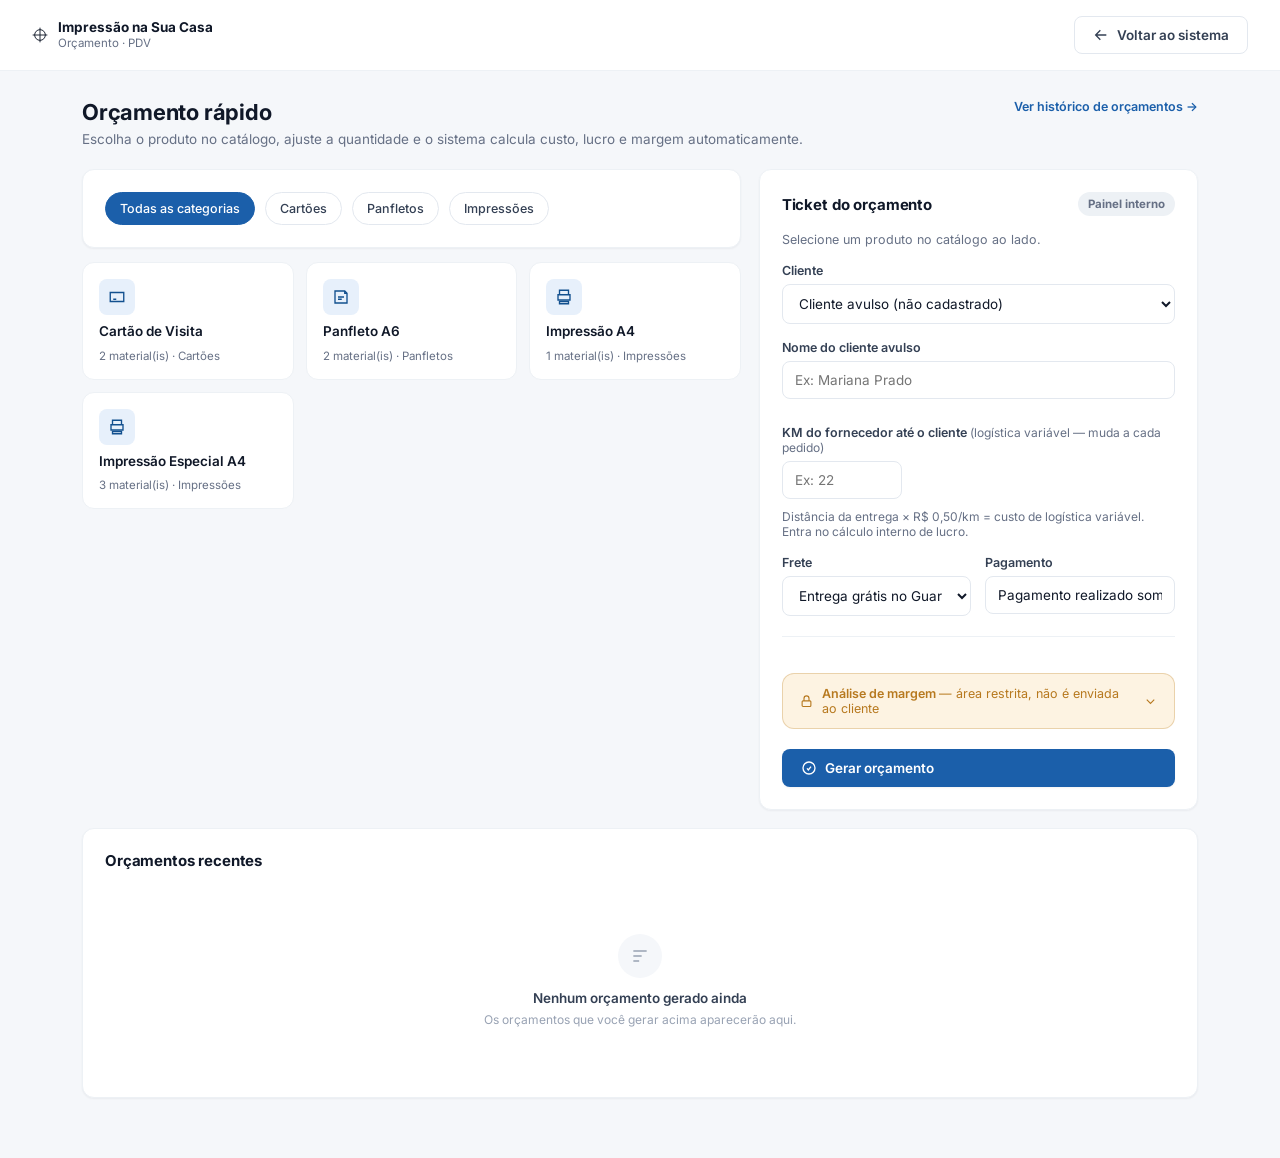
==== commit 56297ac2: "Update orcamento.html" ====
--- a/orcamento.html
+++ b/orcamento.html
@@ -20,6 +20,30 @@
   .pdv-topbar__brand-text{ display:flex; flex-direction:column; line-height:1.25; }
   .pdv-topbar__brand-name{ font-weight:700; font-size:13.5px; color:var(--color-text-900); }
   .pdv-topbar__brand-sub{ font-size:11.5px; color:var(--color-text-500); }
+
+  /* Fase 2 — "cofre" da análise de margem: visualmente distinto do resto do
+     ticket (tokens de amber já existentes), recolhido por padrão. */
+  .pdv-margin-box{
+    background:var(--color-amber-100);
+    border:1px solid rgba(183,121,31,0.28);
+    border-radius:var(--radius-md);
+    overflow:hidden;
+  }
+  .pdv-margin-box__summary{
+    display:flex; align-items:center; gap:8px;
+    padding:12px 16px; cursor:pointer; list-style:none;
+    font-size:12.5px; font-weight:600; color:var(--color-amber-600);
+    user-select:none;
+  }
+  .pdv-margin-box__summary::-webkit-details-marker{ display:none; }
+  .pdv-margin-box__summary svg{ width:15px; height:15px; stroke:currentColor; fill:none; stroke-width:1.8; flex-shrink:0; }
+  .pdv-margin-box__summary .chevron{ margin-left:auto; transition:transform var(--dur-fast) var(--ease-standard); }
+  .pdv-margin-box[open] .pdv-margin-box__summary .chevron{ transform:rotate(180deg); }
+  .pdv-margin-box__body{ padding:2px 16px 16px; border-top:1px solid rgba(183,121,31,0.22); }
+
+  /* Fase 2 — validação inline de campo obrigatório */
+  .field-error{ font-size:11.5px; font-weight:600; color:var(--color-red-600); margin-top:-6px; }
+  .field.field--invalid input, .field.field--invalid select{ border-color:var(--color-red-600); }
 </style>
 </head>
 <body>
@@ -79,7 +103,6 @@
                   </select>
                 </div>
               </div>
-              <select id="orcProduto" style="display:none;"></select>
             </div>
           </div>
 
@@ -103,6 +126,7 @@
                 <label>Nome do cliente avulso</label>
                 <input type="text" id="orcClienteAvulso" placeholder="Ex: Mariana Prado">
               </div>
+              <div class="field-error" id="orcClienteErro"></div>
 
               <div class="field">
                 <label>KM do fornecedor até o cliente <span class="text-muted" style="font-weight:400; font-size:12px;">(logística variável — muda a cada pedido)</span></label>
@@ -129,21 +153,28 @@
 
               <hr class="divider">
 
-              <div>
-                <div class="text-muted" style="margin-bottom:8px; font-weight:600;">Análise de margem (não é enviada ao cliente)</div>
-                <div id="orcAdminPanel">
+              <!-- Feedback operacional (bloqueia gerar orçamento) — sempre visível,
+                   diferente da análise de margem abaixo, que é só pro dono ver. -->
+              <div id="orcErro"></div>
+
+              <details class="pdv-margin-box" id="orcMargemDetails">
+                <summary class="pdv-margin-box__summary">
+                  <svg viewBox="0 0 24 24"><rect x="5" y="11" width="14" height="9" rx="1.5"/><path d="M8 11V7a4 4 0 0 1 8 0v4"/></svg>
+                  <span>Análise de margem <span style="font-weight:400;">— área restrita, não é enviada ao cliente</span></span>
+                  <svg class="chevron" viewBox="0 0 24 24"><path d="M6 9l6 6 6-6"/></svg>
+                </summary>
+                <div id="orcAdminPanel" class="pdv-margin-box__body">
                   <div class="chart-placeholder" style="height:150px;">
                     <svg viewBox="0 0 24 24"><circle cx="12" cy="12" r="9"/><path d="M12 7v10M9.5 9.3c0-1.3 1.1-2 2.5-2s2.5.7 2.5 1.8c0 2.6-5 1.4-5 4 0 1.1 1.1 1.9 2.5 1.9s2.5-.7 2.5-2"/></svg>
                     <span>Selecione um produto para ver custo, lucro e margem aqui.</span>
                   </div>
                 </div>
-              </div>
+              </details>
 
               <button class="btn btn-primary" id="btnGerarOrcamento" type="button" style="margin-top:4px;">
                 <svg viewBox="0 0 24 24"><path d="M9 12.5 11 15l4-5"/><circle cx="12" cy="12" r="9"/></svg>
                 Gerar orçamento
               </button>
-              <div id="orcErro"></div>
             </div>
 
             <div class="card panel" id="orcMensagemPanel" style="display:none;"></div>
@@ -163,7 +194,7 @@
   <script src="core.js"></script>
   <script>
 /* Nesta tela standalone não existe sidebar com contadores — função vazia
-   apenas para não quebrar as chamadas herdadas de sistema-grafica.html */
+   apenas para não quebrar as chamadas herdadas de index.html */
 function refreshSidebarBadges() {}
 
 function refreshOrcamentoClienteOptions() {
@@ -173,11 +204,8 @@
   sel.innerHTML = clienteOptionsHtml(current);
 }
 
-function popularSelectProdutos() {
-  const sel = document.getElementById("orcProduto");
-  const produtos = Store.get().products;
-  sel.innerHTML = produtos.map(p => `<option value="${p.id}">${escapeHtml(p.nome)}</option>`).join("");
-}
+// Fonte da verdade da seleção de produto no PDV — substitui o antigo <select id="orcProduto"> oculto.
+let produtoSelecionadoId = null;
 
 let orcCategoriaAtual = "todas";
 const PRODUTO_ICONS = {
@@ -208,7 +236,7 @@
 function renderOrcCatalogoGrid() {
   const produtos = Store.get().products.filter(p => orcCategoriaAtual === "todas" || (p.categoria || "Outros") === orcCategoriaAtual);
   const grid = document.getElementById("orcCatalogoGrid");
-  const selecionadoId = document.getElementById("orcProduto").value;
+  const selecionadoId = produtoSelecionadoId;
   if (!produtos.length) {
     grid.innerHTML = `<div style="grid-column:1/-1;">${emptyStateHtml("Nenhum produto nessa categoria", "Cadastre produtos na guia Produtos para vê-los aqui.")}</div>`;
     return;
@@ -225,7 +253,7 @@
 }
 
 function selecionarProdutoPDV(produtoId) {
-  document.getElementById("orcProduto").value = produtoId;
+  produtoSelecionadoId = produtoId;
   renderOrcCatalogoGrid();
   popularSelectMateriais(produtoId);
   atualizarCamposQuantidade();
@@ -243,8 +271,79 @@
   sel.innerHTML = (produto.materiais || []).map(m => `<option value="${m.id}">${escapeHtml(m.nome)}</option>`).join("");
 }
 
+/* ==========================================================================
+   Ponto único de decisão dos modos de preço (Fase 1 / Fase 7 da auditoria).
+   Cada modo sabe (a) como configurar os campos de quantidade/lado na UI e
+   (b) como calcular custo/venda a partir do material e dos campos atuais.
+   Adicionar um 4º modo de preço = adicionar uma chave nova aqui, sem tocar
+   em atualizarCamposQuantidade nem calcularOrcamentoAtual.
+   ========================================================================== */
+const MODOS_PRECO = {
+  tiers: {
+    configurarCampos(produto, material, els) {
+      els.qtdLabel.textContent = "Quantidade";
+      els.qtdSelect.style.display = "";
+      els.qtdInput.style.display = "none";
+      els.qtdSelect.innerHTML = (material.tiers || []).map(t => `<option value="${t.qtd}">${formatNum(t.qtd)} unidades</option>`).join("");
+      els.ladoWrapper.style.display = "";
+    },
+    calcular(material, lado, els) {
+      const quantidade = parseFloat(els.qtdSelect.value);
+      const tier = (material.tiers || []).find(t => t.qtd === quantidade);
+      if (!tier) return { erro: "Quantidade não encontrada na tabela deste material." };
+      const custo = lado === "fv" ? tier.custoFV : tier.custoFrente;
+      const venda = lado === "fv" ? tier.vendaFV : tier.vendaFrente;
+      if (custo === null || custo === undefined) return { erro: "Custo não cadastrado para essa combinação de quantidade e impressão." };
+      if (venda === null || venda === undefined) return { erro: "Preço de venda não cadastrado para essa combinação de quantidade e impressão." };
+      return { quantidade, custoTotal: custo, vendaTotal: venda, erro: null };
+    }
+  },
+  faixas: {
+    configurarCampos(produto, material, els) {
+      els.qtdLabel.textContent = `Quantidade (mínimo ${produto.qtdMinima || 1})`;
+      els.qtdSelect.style.display = "none";
+      els.qtdInput.style.display = "";
+      els.qtdInput.min = produto.qtdMinima || 1;
+      els.qtdInput.value = els.qtdInput.value || (produto.qtdMinima || 1);
+      els.ladoWrapper.style.display = "none";
+    },
+    calcular(material, lado, els, produto) {
+      const quantidade = parseInt(els.qtdInput.value, 10);
+      if (!quantidade || quantidade < (produto.qtdMinima || 1)) return { erro: `Informe uma quantidade válida (mínimo ${produto.qtdMinima || 1}).` };
+      const faixa = buscarFaixa(material.faixas, quantidade);
+      if (!faixa) return { erro: "Não existe faixa de preço cadastrada para essa quantidade." };
+      if (faixa.custo === null) return { erro: "Custo não cadastrado para essa faixa de quantidade." };
+      if (faixa.venda === null) return { erro: "Preço de venda não cadastrado para essa faixa de quantidade." };
+      return { quantidade, custoTotal: faixa.custo * quantidade, vendaTotal: faixa.venda * quantidade, erro: null };
+    }
+  },
+  padrao: {
+    configurarCampos(produto, material, els) {
+      els.qtdLabel.textContent = "Quantidade";
+      els.qtdSelect.style.display = "none";
+      els.qtdInput.style.display = "";
+      els.qtdInput.min = 1;
+      els.qtdInput.value = els.qtdInput.value || 1;
+      els.ladoWrapper.style.display = "none";
+    },
+    calcular(material, lado, els) {
+      const quantidade = parseInt(els.qtdInput.value, 10);
+      if (!quantidade || quantidade < 1) return { erro: "Informe uma quantidade válida." };
+      if (material.custo === null || material.custo === undefined) return { erro: "Custo não cadastrado para este material." };
+      if (material.venda === null || material.venda === undefined) return { erro: "Preço de venda não cadastrado para este material." };
+      return { quantidade, custoTotal: material.custo * quantidade, vendaTotal: material.venda * quantidade, erro: null };
+    }
+  }
+};
+
+// produto.modoPreco pode ser "tiers", "faixas" ou ausente/outro valor — mesmo
+// fallback para "padrao" que o código original tinha no else final.
+function modoPrecoDoProduto(produto) {
+  return MODOS_PRECO[produto.modoPreco] || MODOS_PRECO.padrao;
+}
+
 function atualizarCamposQuantidade() {
-  const produto = getProductById(document.getElementById("orcProduto").value);
+  const produto = getProductById(produtoSelecionadoId);
   const material = produto ? (produto.materiais || []).find(m => m.id === document.getElementById("orcMaterial").value) : null;
   const qtdSelect = document.getElementById("orcQtdSelect");
   const qtdInput = document.getElementById("orcQtdInput");
@@ -253,62 +352,21 @@
 
   if (!produto || !material) { qtdSelect.style.display = "none"; qtdInput.style.display = "none"; return; }
 
-  if (produto.modoPreco === "tiers") {
-    qtdLabel.textContent = "Quantidade";
-    qtdSelect.style.display = "";
-    qtdInput.style.display = "none";
-    qtdSelect.innerHTML = (material.tiers || []).map(t => `<option value="${t.qtd}">${formatNum(t.qtd)} unidades</option>`).join("");
-    ladoWrapper.style.display = "";
-  } else if (produto.modoPreco === "faixas") {
-    qtdLabel.textContent = `Quantidade (mínimo ${produto.qtdMinima || 1})`;
-    qtdSelect.style.display = "none";
-    qtdInput.style.display = "";
-    qtdInput.min = produto.qtdMinima || 1;
-    qtdInput.value = qtdInput.value || (produto.qtdMinima || 1);
-    ladoWrapper.style.display = "none";
-  } else {
-    qtdLabel.textContent = "Quantidade";
-    qtdSelect.style.display = "none";
-    qtdInput.style.display = "";
-    qtdInput.min = 1;
-    qtdInput.value = qtdInput.value || 1;
-    ladoWrapper.style.display = "none";
-  }
+  modoPrecoDoProduto(produto).configurarCampos(produto, material, { qtdSelect, qtdInput, ladoWrapper, qtdLabel });
 }
 
 function calcularOrcamentoAtual() {
-  const produto = getProductById(document.getElementById("orcProduto").value);
+  const produto = getProductById(produtoSelecionadoId);
   if (!produto) return { erro: "Cadastre ao menos um produto para gerar orçamentos." };
   const material = (produto.materiais || []).find(m => m.id === document.getElementById("orcMaterial").value);
   if (!material) return { erro: "Este produto ainda não tem nenhum material cadastrado." };
 
   const lado = document.getElementById("orcLado").value;
-  let quantidade, custoTotal, vendaTotal;
-
-  if (produto.modoPreco === "tiers") {
-    quantidade = parseFloat(document.getElementById("orcQtdSelect").value);
-    const tier = (material.tiers || []).find(t => t.qtd === quantidade);
-    if (!tier) return { erro: "Quantidade não encontrada na tabela deste material." };
-    const custo = lado === "fv" ? tier.custoFV : tier.custoFrente;
-    const venda = lado === "fv" ? tier.vendaFV : tier.vendaFrente;
-    if (custo === null || custo === undefined) return { erro: "Custo não cadastrado para essa combinação de quantidade e impressão." };
-    if (venda === null || venda === undefined) return { erro: "Preço de venda não cadastrado para essa combinação de quantidade e impressão." };
-    custoTotal = custo; vendaTotal = venda;
-  } else if (produto.modoPreco === "faixas") {
-    quantidade = parseInt(document.getElementById("orcQtdInput").value, 10);
-    if (!quantidade || quantidade < (produto.qtdMinima || 1)) return { erro: `Informe uma quantidade válida (mínimo ${produto.qtdMinima || 1}).` };
-    const faixa = buscarFaixa(material.faixas, quantidade);
-    if (!faixa) return { erro: "Não existe faixa de preço cadastrada para essa quantidade." };
-    if (faixa.custo === null) return { erro: "Custo não cadastrado para essa faixa de quantidade." };
-    if (faixa.venda === null) return { erro: "Preço de venda não cadastrado para essa faixa de quantidade." };
-    custoTotal = faixa.custo * quantidade; vendaTotal = faixa.venda * quantidade;
-  } else {
-    quantidade = parseInt(document.getElementById("orcQtdInput").value, 10);
-    if (!quantidade || quantidade < 1) return { erro: "Informe uma quantidade válida." };
-    if (material.custo === null || material.custo === undefined) return { erro: "Custo não cadastrado para este material." };
-    if (material.venda === null || material.venda === undefined) return { erro: "Preço de venda não cadastrado para este material." };
-    custoTotal = material.custo * quantidade; vendaTotal = material.venda * quantidade;
-  }
+  const els = { qtdSelect: document.getElementById("orcQtdSelect"), qtdInput: document.getElementById("orcQtdInput") };
+
+  const resultado = modoPrecoDoProduto(produto).calcular(material, lado, els, produto);
+  if (resultado.erro) return { erro: resultado.erro };
+  const { quantidade, custoTotal, vendaTotal } = resultado;
 
   const margem = calcularMargem(custoTotal, vendaTotal);
 
@@ -502,6 +560,11 @@
   refreshSidebarBadges();
 }
 
+function renderOrcErroOperacional(mensagem) {
+  const el = document.getElementById("orcErro");
+  el.innerHTML = mensagem ? `<div class="badge tone-red" style="margin-top:2px;">${escapeHtml(mensagem)}</div>` : "";
+}
+
 function atualizarPreviaOrcamento() {
   // Atualizar label do KM em tempo real
   const kmEl = document.getElementById("orcKmCliente");
@@ -517,16 +580,29 @@
     }
   }
 
-  const produtoId = document.getElementById("orcProduto").value;
-  if (!produtoId) { renderOrcAdminPanel(null); return; }
+  if (!produtoSelecionadoId) { renderOrcAdminPanel(null); renderOrcErroOperacional(""); return; }
   const calc = calcularOrcamentoAtual();
+  // A análise de margem (calc completo) fica dentro do accordion recolhido —
+  // mas um erro que bloqueia o orçamento (produto/material/quantidade inválidos,
+  // custo não cadastrado) precisa aparecer fora dele, sem o operador precisar abrir.
+  renderOrcErroOperacional(calc.erro);
   renderOrcAdminPanel(calc);
 }
 
+function validarCliente() {
+  const clienteSel = document.getElementById("orcClienteSelect");
+  const avulsoInput = document.getElementById("orcClienteAvulso");
+  const avulsoWrap = document.getElementById("orcClienteAvulsoWrapper");
+  const erroEl = document.getElementById("orcClienteErro");
+  const valido = !!clienteSel.value || !!avulsoInput.value.trim();
+  avulsoWrap.classList.toggle("field--invalid", !valido);
+  erroEl.textContent = valido ? "" : "Selecione um cliente cadastrado ou informe o nome do cliente avulso.";
+  return valido;
+}
+
 function initOrcamentosPage() {
-  popularSelectProdutos();
   refreshOrcamentoClienteOptions();
-  document.getElementById("orcProduto").value = "";
+  produtoSelecionadoId = null;
   document.getElementById("orcSelecaoPanel").style.display = "none";
   document.getElementById("orcItemSelecionado").innerHTML = `Selecione um produto no catálogo ao lado.`;
   orcCategoriaAtual = "todas";
@@ -538,10 +614,14 @@
   renderOrcHistorico();
 
   const clienteSel = document.getElementById("orcClienteSelect");
+  const avulsoInput = document.getElementById("orcClienteAvulso");
   const avulsoWrap = document.getElementById("orcClienteAvulsoWrapper");
   const syncAvulso = () => { avulsoWrap.style.display = clienteSel.value ? "none" : "flex"; };
-  clienteSel.onchange = syncAvulso;
+  clienteSel.onchange = () => { syncAvulso(); validarCliente(); };
   syncAvulso();
+  // Fase 2: feedback assim que o campo perde o foco ou é corrigido — não só ao clicar em "Gerar orçamento".
+  avulsoInput.addEventListener("blur", validarCliente);
+  avulsoInput.addEventListener("input", () => { if (avulsoInput.value.trim()) validarCliente(); });
 
   document.getElementById("orcMaterial").onchange = () => { atualizarCamposQuantidade(); atualizarPreviaOrcamento(); };
   document.getElementById("orcQtdSelect").onchange = atualizarPreviaOrcamento;
@@ -554,20 +634,15 @@
 
   document.getElementById("btnGerarOrcamento").onclick = () => {
     const calc = calcularOrcamentoAtual();
-    const erroEl = document.getElementById("orcErro");
+    renderOrcErroOperacional(calc.erro);
     if (calc.erro) {
-      erroEl.innerHTML = `<div class="badge tone-red" style="margin-top:10px;">${escapeHtml(calc.erro)}</div>`;
       renderOrcAdminPanel(calc);
       return;
     }
-    erroEl.innerHTML = "";
+    if (!validarCliente()) return;
     const db = Store.get();
     const clienteId = clienteSel.value || null;
-    const clienteNomeLivre = clienteId ? "" : document.getElementById("orcClienteAvulso").value.trim();
-    if (!clienteId && !clienteNomeLivre) {
-      erroEl.innerHTML = `<div class="badge tone-red" style="margin-top:10px;">Selecione um cliente cadastrado ou informe o nome do cliente avulso.</div>`;
-      return;
-    }
+    const clienteNomeLivre = clienteId ? "" : avulsoInput.value.trim();
     const custoPorKm = (db.logisticsConfig && db.logisticsConfig.custoPorKm) || 0.50;
     const kmCliente = calc.kmCliente;
     const custoLogisticaVariavel = (kmCliente != null && kmCliente > 0) ? kmCliente * custoPorKm : null;
@@ -609,7 +684,7 @@
   initOrcamentosPage();
 
   document.getElementById("btnVoltarSistema").addEventListener("click", () => {
-    window.location.href = "sistema-grafica.html";
+    window.location.href = "index.html";
   });
 });
   </script>
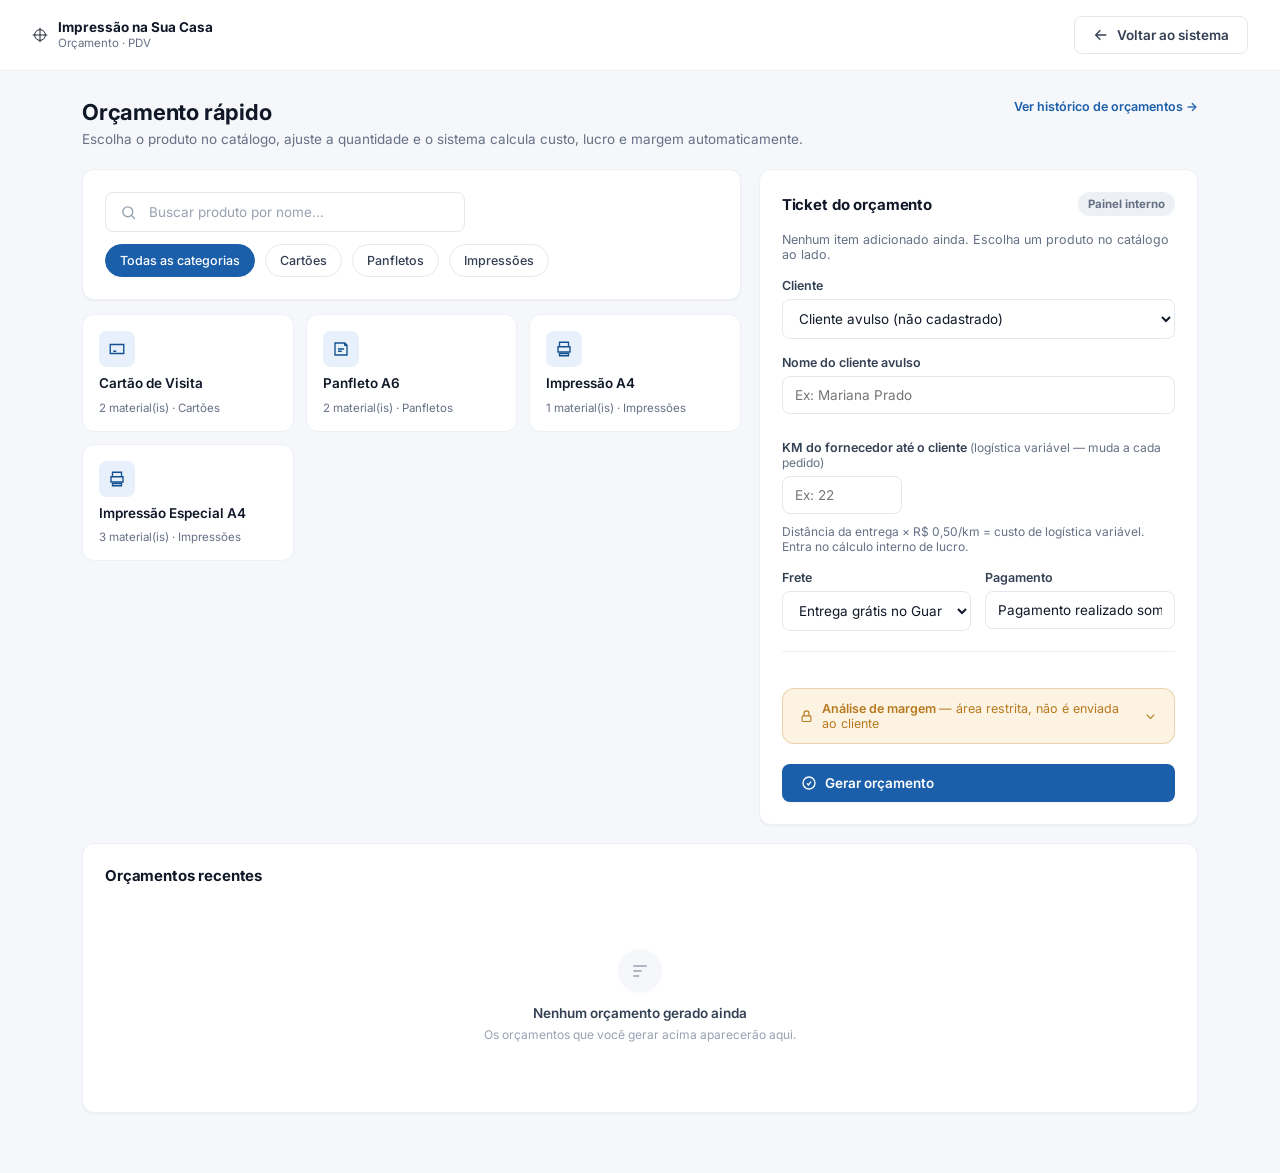
==== commit 1ebcb72c: "Update orcamento.html" ====
--- a/orcamento.html
+++ b/orcamento.html
@@ -44,6 +44,24 @@
   /* Fase 2 — validação inline de campo obrigatório */
   .field-error{ font-size:11.5px; font-weight:600; color:var(--color-red-600); margin-top:-6px; }
   .field.field--invalid input, .field.field--invalid select{ border-color:var(--color-red-600); }
+
+  /* Fase 4 — stepper de quantidade */
+  .stepper{ display:flex; align-items:stretch; border:1px solid var(--color-border); border-radius:var(--radius-sm); overflow:hidden; width:fit-content; background:var(--color-white); }
+  .stepper__btn{ width:34px; background:none; border:none; color:var(--color-brand-600); font-size:16px; font-weight:700; line-height:1; cursor:pointer; }
+  .stepper__btn:hover:not(:disabled){ background:var(--color-brand-50); }
+  .stepper__btn:disabled{ opacity:0.35; cursor:not-allowed; }
+  .stepper__value, .stepper__input{ min-width:96px; display:flex; align-items:center; justify-content:center; font-family:var(--font-mono); font-weight:600; font-size:13px; color:var(--color-text-900); border-left:1px solid var(--color-border); border-right:1px solid var(--color-border); text-align:center; }
+  .stepper__input{ border-top:none; border-bottom:none; -moz-appearance:textfield; }
+  .stepper__input::-webkit-outer-spin-button, .stepper__input::-webkit-inner-spin-button{ -webkit-appearance:none; margin:0; }
+  .stepper--sm .stepper__btn{ width:24px; font-size:13px; }
+  .stepper--sm .stepper__value{ min-width:44px; font-size:11.5px; padding:0 4px; }
+
+  /* Fase 4 — linhas do ticket com múltiplos itens */
+  .pdv-ticket-item{ display:flex; align-items:center; gap:10px; padding:10px 0; border-bottom:1px solid var(--color-border-soft); }
+  .pdv-ticket-item:last-child{ border-bottom:none; }
+  .pdv-ticket-item__info{ flex:1; min-width:0; }
+  .pdv-ticket-item__name{ font-size:13px; font-weight:600; color:var(--color-text-900); overflow:hidden; text-overflow:ellipsis; white-space:nowrap; }
+  .pdv-ticket-item__subtotal{ font-size:13px; font-weight:700; white-space:nowrap; min-width:76px; text-align:right; }
 </style>
 </head>
 <body>
@@ -78,13 +96,20 @@
         <div class="pdv-layout">
           <!-- Coluna esquerda: catálogo -->
           <div class="stack">
-            <div class="card card-pad">
+            <div class="card card-pad" style="display:flex; flex-direction:column; gap:12px;">
+              <div class="search-field">
+                <svg viewBox="0 0 24 24"><circle cx="11" cy="11" r="7"/><path d="M21 21l-4.35-4.35"/></svg>
+                <input type="text" id="orcBuscaProduto" placeholder="Buscar produto por nome…">
+              </div>
               <div class="toolbar__filters" id="orcCategoriaChips" style="margin-bottom:0;"></div>
             </div>
             <div id="orcCatalogoGrid" class="pdv-catalog-grid"></div>
 
             <div class="card panel" id="orcSelecaoPanel" style="display:none;">
-              <div class="panel__header"><h3>Detalhes do item</h3></div>
+              <div class="panel__header">
+                <h3>Detalhes do item</h3>
+                <span class="badge tone-blue" id="orcSelecaoNomeBadge"></span>
+              </div>
               <div class="field">
                 <label>Material</label>
                 <select id="orcMaterial"></select>
@@ -92,8 +117,13 @@
               <div class="field-row" id="orcQtdLadoRow">
                 <div class="field" id="orcQtdWrapper">
                   <label id="orcQtdLabel">Quantidade</label>
+                  <div class="stepper" id="orcQtdStepper">
+                    <button type="button" class="stepper__btn" id="orcQtdMinus" aria-label="Diminuir quantidade">−</button>
+                    <span class="stepper__value" id="orcQtdDisplay" style="display:none;">—</span>
+                    <input type="number" id="orcQtdInput" class="stepper__input" style="display:none;" placeholder="Ex: 100">
+                    <button type="button" class="stepper__btn" id="orcQtdPlus" aria-label="Aumentar quantidade">+</button>
+                  </div>
                   <select id="orcQtdSelect" style="display:none;"></select>
-                  <input type="number" id="orcQtdInput" style="display:none;" placeholder="Ex: 100">
                 </div>
                 <div class="field" id="orcLadoWrapper">
                   <label>Impressão</label>
@@ -103,6 +133,10 @@
                   </select>
                 </div>
               </div>
+              <button class="btn btn-secondary" id="btnAdicionarItem" type="button" style="margin-top:4px;">
+                <svg viewBox="0 0 24 24"><path d="M12 5v14M5 12h14"/></svg>
+                Adicionar ao ticket
+              </button>
             </div>
           </div>
 
@@ -114,7 +148,7 @@
                 <span class="badge tone-gray">Painel interno</span>
               </div>
 
-              <div id="orcItemSelecionado" class="text-muted">Selecione um produto no catálogo ao lado.</div>
+              <div id="orcTicketItens" class="text-muted">Nenhum item adicionado ainda. Escolha um produto no catálogo ao lado.</div>
 
               <div class="field">
                 <label>Cliente</label>
@@ -206,6 +240,11 @@
 
 // Fonte da verdade da seleção de produto no PDV — substitui o antigo <select id="orcProduto"> oculto.
 let produtoSelecionadoId = null;
+
+// Ticket do PDV: acumula quantas linhas o operador adicionar (Fase 4).
+// Cada item já traz custo/venda/lucro/margemPct prontos — calculados por
+// calcularOrcamentoAtual() no momento em que a linha foi adicionada, nunca recalculados "de olho".
+let ticketItens = [];
 
 let orcCategoriaAtual = "todas";
 const PRODUTO_ICONS = {
@@ -234,11 +273,15 @@
 }
 
 function renderOrcCatalogoGrid() {
-  const produtos = Store.get().products.filter(p => orcCategoriaAtual === "todas" || (p.categoria || "Outros") === orcCategoriaAtual);
+  const termo = (document.getElementById("orcBuscaProduto").value || "").trim().toLowerCase();
+  const produtos = Store.get().products.filter(p =>
+    (orcCategoriaAtual === "todas" || (p.categoria || "Outros") === orcCategoriaAtual) &&
+    (!termo || p.nome.toLowerCase().includes(termo))
+  );
   const grid = document.getElementById("orcCatalogoGrid");
   const selecionadoId = produtoSelecionadoId;
   if (!produtos.length) {
-    grid.innerHTML = `<div style="grid-column:1/-1;">${emptyStateHtml("Nenhum produto nessa categoria", "Cadastre produtos na guia Produtos para vê-los aqui.")}</div>`;
+    grid.innerHTML = `<div style="grid-column:1/-1;">${emptyStateHtml("Nenhum produto encontrado", termo ? "Tente outro termo de busca." : "Cadastre produtos na guia Produtos para vê-los aqui.")}</div>`;
     return;
   }
   grid.innerHTML = produtos.map(p => `
@@ -259,8 +302,8 @@
   atualizarCamposQuantidade();
   document.getElementById("orcSelecaoPanel").style.display = "";
   const produto = getProductById(produtoId);
-  document.getElementById("orcItemSelecionado").innerHTML = `<span class="badge tone-blue">Selecionado</span> <strong style="color:var(--color-text-900); margin-left:6px;">${escapeHtml(produto.nome)}</strong>`;
-  renderOrcAdminPanel(null);
+  document.getElementById("orcSelecaoNomeBadge").textContent = produto.nome;
+  atualizarPreviaOrcamento();
   document.getElementById("orcMensagemPanel").style.display = "none";
 }
 
@@ -282,13 +325,13 @@
   tiers: {
     configurarCampos(produto, material, els) {
       els.qtdLabel.textContent = "Quantidade";
-      els.qtdSelect.style.display = "";
+      els.qtdDisplay.style.display = "";
       els.qtdInput.style.display = "none";
-      els.qtdSelect.innerHTML = (material.tiers || []).map(t => `<option value="${t.qtd}">${formatNum(t.qtd)} unidades</option>`).join("");
+      els.qtdSelect.innerHTML = (material.tiers || []).slice().sort((a, b) => a.qtd - b.qtd)
+        .map(t => `<option value="${t.qtd}">${formatNum(t.qtd)} unidades</option>`).join("");
       els.ladoWrapper.style.display = "";
     },
-    calcular(material, lado, els) {
-      const quantidade = parseFloat(els.qtdSelect.value);
+    calcular(material, lado, quantidade) {
       const tier = (material.tiers || []).find(t => t.qtd === quantidade);
       if (!tier) return { erro: "Quantidade não encontrada na tabela deste material." };
       const custo = lado === "fv" ? tier.custoFV : tier.custoFrente;
@@ -301,14 +344,13 @@
   faixas: {
     configurarCampos(produto, material, els) {
       els.qtdLabel.textContent = `Quantidade (mínimo ${produto.qtdMinima || 1})`;
-      els.qtdSelect.style.display = "none";
+      els.qtdDisplay.style.display = "none";
       els.qtdInput.style.display = "";
       els.qtdInput.min = produto.qtdMinima || 1;
       els.qtdInput.value = els.qtdInput.value || (produto.qtdMinima || 1);
       els.ladoWrapper.style.display = "none";
     },
-    calcular(material, lado, els, produto) {
-      const quantidade = parseInt(els.qtdInput.value, 10);
+    calcular(material, lado, quantidade, produto) {
       if (!quantidade || quantidade < (produto.qtdMinima || 1)) return { erro: `Informe uma quantidade válida (mínimo ${produto.qtdMinima || 1}).` };
       const faixa = buscarFaixa(material.faixas, quantidade);
       if (!faixa) return { erro: "Não existe faixa de preço cadastrada para essa quantidade." };
@@ -320,14 +362,13 @@
   padrao: {
     configurarCampos(produto, material, els) {
       els.qtdLabel.textContent = "Quantidade";
-      els.qtdSelect.style.display = "none";
+      els.qtdDisplay.style.display = "none";
       els.qtdInput.style.display = "";
       els.qtdInput.min = 1;
       els.qtdInput.value = els.qtdInput.value || 1;
       els.ladoWrapper.style.display = "none";
     },
-    calcular(material, lado, els) {
-      const quantidade = parseInt(els.qtdInput.value, 10);
+    calcular(material, lado, quantidade) {
       if (!quantidade || quantidade < 1) return { erro: "Informe uma quantidade válida." };
       if (material.custo === null || material.custo === undefined) return { erro: "Custo não cadastrado para este material." };
       if (material.venda === null || material.venda === undefined) return { erro: "Preço de venda não cadastrado para este material." };
@@ -342,17 +383,76 @@
   return MODOS_PRECO[produto.modoPreco] || MODOS_PRECO.padrao;
 }
 
+// Quantidade "oficial" do painel de seleção — único lugar que lê o DOM pra
+// resolver o valor atual, independente do modo (select oculto ou input visível).
+function quantidadeDoPainelSelecao(produto) {
+  if (produto.modoPreco === "tiers") {
+    const v = parseFloat(document.getElementById("orcQtdSelect").value);
+    return isNaN(v) ? null : v;
+  }
+  const v = parseInt(document.getElementById("orcQtdInput").value, 10);
+  return isNaN(v) ? null : v;
+}
+
 function atualizarCamposQuantidade() {
   const produto = getProductById(produtoSelecionadoId);
   const material = produto ? (produto.materiais || []).find(m => m.id === document.getElementById("orcMaterial").value) : null;
   const qtdSelect = document.getElementById("orcQtdSelect");
   const qtdInput = document.getElementById("orcQtdInput");
+  const qtdDisplay = document.getElementById("orcQtdDisplay");
   const ladoWrapper = document.getElementById("orcLadoWrapper");
   const qtdLabel = document.getElementById("orcQtdLabel");
 
-  if (!produto || !material) { qtdSelect.style.display = "none"; qtdInput.style.display = "none"; return; }
-
-  modoPrecoDoProduto(produto).configurarCampos(produto, material, { qtdSelect, qtdInput, ladoWrapper, qtdLabel });
+  if (!produto || !material) { qtdSelect.style.display = "none"; qtdInput.style.display = "none"; qtdDisplay.style.display = "none"; return; }
+
+  modoPrecoDoProduto(produto).configurarCampos(produto, material, { qtdSelect, qtdInput, qtdDisplay, ladoWrapper, qtdLabel });
+  atualizarStepperVisual();
+}
+
+// Fase 4 — stepper: os botões -/+ manipulam o <select>/<input> reais (que
+// continuam sendo a fonte de dados lida por quantidadeDoPainelSelecao) e
+// disparam o evento de mudança, então nenhum listener existente precisa saber
+// que o clique veio de um botão em vez de uma digitação direta.
+function ajustarQuantidadePainel(direcao) {
+  const produto = getProductById(produtoSelecionadoId);
+  const material = produto ? (produto.materiais || []).find(m => m.id === document.getElementById("orcMaterial").value) : null;
+  if (!produto || !material) return;
+
+  if (produto.modoPreco === "tiers") {
+    const qtdSelect = document.getElementById("orcQtdSelect");
+    const tiers = (material.tiers || []).slice().sort((a, b) => a.qtd - b.qtd);
+    const idxAtual = tiers.findIndex(t => String(t.qtd) === qtdSelect.value);
+    const proximoIdx = Math.min(Math.max(idxAtual + direcao, 0), tiers.length - 1);
+    if (tiers[proximoIdx]) qtdSelect.value = tiers[proximoIdx].qtd;
+  } else {
+    const qtdInput = document.getElementById("orcQtdInput");
+    const min = produto.modoPreco === "faixas" ? (produto.qtdMinima || 1) : 1;
+    const atual = parseInt(qtdInput.value, 10) || min;
+    qtdInput.value = Math.max(min, atual + direcao);
+  }
+  atualizarStepperVisual();
+  atualizarPreviaOrcamento();
+}
+
+function atualizarStepperVisual() {
+  const produto = getProductById(produtoSelecionadoId);
+  const material = produto ? (produto.materiais || []).find(m => m.id === document.getElementById("orcMaterial").value) : null;
+  const qtdDisplay = document.getElementById("orcQtdDisplay");
+  const qtdMinus = document.getElementById("orcQtdMinus");
+  const qtdPlus = document.getElementById("orcQtdPlus");
+  if (!produto || !material) { qtdMinus.disabled = true; qtdPlus.disabled = true; return; }
+
+  if (produto.modoPreco === "tiers") {
+    const qtdSelect = document.getElementById("orcQtdSelect");
+    const tiers = (material.tiers || []).slice().sort((a, b) => a.qtd - b.qtd);
+    const idxAtual = tiers.findIndex(t => String(t.qtd) === qtdSelect.value);
+    qtdDisplay.textContent = tiers[idxAtual] ? `${formatNum(tiers[idxAtual].qtd)} unidades` : "—";
+    qtdMinus.disabled = idxAtual <= 0;
+    qtdPlus.disabled = idxAtual === -1 || idxAtual >= tiers.length - 1;
+  } else {
+    qtdMinus.disabled = false;
+    qtdPlus.disabled = false;
+  }
 }
 
 function calcularOrcamentoAtual() {
@@ -362,75 +462,110 @@
   if (!material) return { erro: "Este produto ainda não tem nenhum material cadastrado." };
 
   const lado = document.getElementById("orcLado").value;
-  const els = { qtdSelect: document.getElementById("orcQtdSelect"), qtdInput: document.getElementById("orcQtdInput") };
-
-  const resultado = modoPrecoDoProduto(produto).calcular(material, lado, els, produto);
+  const quantidade = quantidadeDoPainelSelecao(produto);
+
+  const resultado = modoPrecoDoProduto(produto).calcular(material, lado, quantidade, produto);
   if (resultado.erro) return { erro: resultado.erro };
-  const { quantidade, custoTotal, vendaTotal } = resultado;
-
-  const margem = calcularMargem(custoTotal, vendaTotal);
+
+  const margem = calcularMargem(resultado.custoTotal, resultado.vendaTotal);
 
   // Logística variável: KM do fornecedor até o cliente
   const kmClienteEl = document.getElementById("orcKmCliente");
   const kmCliente = kmClienteEl && kmClienteEl.value !== "" ? parseFloat(kmClienteEl.value) : null;
 
-  return { produto, material, quantidade, lado, ...margem, kmCliente, erro: null };
-}
-
-function renderOrcAdminPanel(calc) {
+  return { produto, material, quantidade: resultado.quantidade, lado, ...margem, kmCliente, erro: null };
+}
+
+// Recalcula uma linha já existente no ticket com uma nova quantidade — mesma
+// lógica de preço de calcularOrcamentoAtual, só que sem depender do painel de
+// seleção (usado pelo stepper de cada linha do ticket, Fase 4).
+function recalcularLinhaTicket(produto, material, quantidade, lado) {
+  const resultado = modoPrecoDoProduto(produto).calcular(material, lado, quantidade, produto);
+  if (resultado.erro) return { erro: resultado.erro };
+  const margem = calcularMargem(resultado.custoTotal, resultado.vendaTotal);
+  return { quantidade: resultado.quantidade, lado, ...margem, erro: null };
+}
+
+// Soma custo/venda de todas as linhas do ticket e devolve lucro/margem
+// calculados pela mesma calcularMargem() de sempre — nunca "na mão".
+function calcularTotaisTicket() {
+  if (!ticketItens.length) return { custo: null, venda: null, lucro: null, margemPct: null };
+  const custoTotal = ticketItens.reduce((soma, item) => soma + item.custo, 0);
+  const vendaTotal = ticketItens.reduce((soma, item) => soma + item.venda, 0);
+  return calcularMargem(custoTotal, vendaTotal);
+}
+
+// Logística fixa: soma o custo de cada FORNECEDOR DISTINTO presente no ticket
+// (uma viagem por fornecedor visitado, não por item — dois itens do mesmo
+// fornecedor não duplicam o custo de logística fixa). Ver nota na resposta.
+function custoLogisticoFixoDoTicket() {
+  const fornecedoresUnicos = [...new Set(ticketItens.map(item => item.fornecedorId).filter(Boolean))];
+  if (!fornecedoresUnicos.length) return { total: null, algumNaoCadastrado: false };
+  let total = 0;
+  let algumNaoCadastrado = false;
+  fornecedoresUnicos.forEach(fid => {
+    const c = custoLogisticoDoFornecedor(fid);
+    if (c === null) algumNaoCadastrado = true; else total += c;
+  });
+  return { total: algumNaoCadastrado && total === 0 ? null : total, algumNaoCadastrado };
+}
+
+function renderOrcAdminPanel() {
   const el = document.getElementById("orcAdminPanel");
-  if (!calc || calc.erro) {
-    el.innerHTML = `<div class="chart-placeholder"><svg viewBox="0 0 24 24"><circle cx="12" cy="12" r="9"/><path d="M12 7v10M9.5 9.3c0-1.3 1.1-2 2.5-2s2.5.7 2.5 1.8c0 2.6-5 1.4-5 4 0 1.1 1.1 1.9 2.5 1.9s2.5-.7 2.5-2"/></svg><span>${escapeHtml(calc && calc.erro ? calc.erro : "Selecione um produto para ver o custo e a margem aqui.")}</span></div>`;
+  if (!ticketItens.length) {
+    el.innerHTML = `<div class="chart-placeholder"><svg viewBox="0 0 24 24"><circle cx="12" cy="12" r="9"/><path d="M12 7v10M9.5 9.3c0-1.3 1.1-2 2.5-2s2.5.7 2.5 1.8c0 2.6-5 1.4-5 4 0 1.1 1.1 1.9 2.5 1.9s2.5-.7 2.5-2"/></svg><span>Adicione itens ao ticket para ver custo, lucro e margem aqui.</span></div>`;
     return;
   }
-  const classe = classificarMargem(calc.margemPct, Store.get().settings);
-  const fornecedor = getSupplierById(calc.material.fornecedorId);
+  const totais = calcularTotaisTicket();
+  const classe = classificarMargem(totais.margemPct, Store.get().settings);
+  const quantidadeTotal = ticketItens.reduce((soma, item) => soma + (item.quantidade || 0), 0);
   el.innerHTML = `
     <div class="grid-2" style="gap:14px;">
-      <div><div class="text-muted">Fornecedor</div><div style="font-weight:600;">${fornecedor ? escapeHtml(fornecedor.nome) : "Não vinculado"}</div></div>
-      <div><div class="text-muted">Quantidade</div><div style="font-weight:600;">${formatNum(calc.quantidade)} un.</div></div>
-      <div><div class="text-muted">Custo total</div><div class="mono" style="font-weight:600;">${formatBRL(calc.custo)}</div></div>
-      <div><div class="text-muted">Valor de venda</div><div class="mono" style="font-weight:600;">${formatBRL(calc.venda)}</div></div>
-      <div><div class="text-muted">Lucro estimado</div><div class="mono" style="font-weight:700; color:var(--color-green-700);">${formatBRL(calc.lucro)}</div></div>
-      <div><div class="text-muted">Margem</div><span class="badge tone-${classe.tone}">${calc.margemPct.toFixed(1)}% · ${classe.label}</span></div>
+      <div><div class="text-muted">Itens no ticket</div><div style="font-weight:600;">${ticketItens.length}</div></div>
+      <div><div class="text-muted">Quantidade total</div><div style="font-weight:600;">${formatNum(quantidadeTotal)} un.</div></div>
+      <div><div class="text-muted">Custo total</div><div class="mono" style="font-weight:600;">${formatBRL(totais.custo)}</div></div>
+      <div><div class="text-muted">Valor de venda</div><div class="mono" style="font-weight:600;">${formatBRL(totais.venda)}</div></div>
+      <div><div class="text-muted">Lucro estimado</div><div class="mono" style="font-weight:700; color:var(--color-green-700);">${formatBRL(totais.lucro)}</div></div>
+      <div><div class="text-muted">Margem</div><span class="badge tone-${classe.tone}">${totais.margemPct.toFixed(1)}% · ${classe.label}</span></div>
     </div>
-    ${custoLogisticoAdendoHtml(calc)}
+    ${custoLogisticoAdendoHtml(totais)}
   `;
 }
 
-function custoLogisticoAdendoHtml(calc) {
-  const custoLogisticoFixo = custoLogisticoDoFornecedor(calc.material.fornecedorId);
+function custoLogisticoAdendoHtml(totais) {
   const db = Store.get();
   const custoPorKm = (db.logisticsConfig && db.logisticsConfig.custoPorKm) || 0.50;
-
-  // Logística variável: KM fornecedor → cliente
-  const kmCliente = (calc.kmCliente != null && !isNaN(calc.kmCliente) && calc.kmCliente > 0) ? calc.kmCliente : null;
-  const custoLogisticoVariavel = kmCliente !== null ? kmCliente * custoPorKm : null;
-
-  if (custoLogisticoFixo === null && custoLogisticoVariavel === null) {
-    return `<div class="text-muted" style="margin-top:14px; padding-top:14px; border-top:1px solid var(--color-border-soft);">Custo de logística não cadastrado para este fornecedor — veja a guia <strong>Custos → Custos de Logística</strong>. Para logística variável, preencha o campo "KM até o cliente" acima.</div>`;
-  }
-
-  const logFixoTexto = custoLogisticoFixo !== null
-    ? formatBRL(custoLogisticoFixo)
-    : "Não cadastrado";
+  const logFixo = custoLogisticoFixoDoTicket();
+
+  // Logística variável: KM fornecedor → cliente (continua sendo um valor só, do ticket inteiro)
+  const kmClienteEl = document.getElementById("orcKmCliente");
+  const kmCliente = kmClienteEl && kmClienteEl.value !== "" ? parseFloat(kmClienteEl.value) : null;
+  const custoLogisticoVariavel = (kmCliente != null && !isNaN(kmCliente) && kmCliente > 0) ? kmCliente * custoPorKm : null;
+
+  if (logFixo.total === null && custoLogisticoVariavel === null && !logFixo.algumNaoCadastrado) {
+    return `<div class="text-muted" style="margin-top:14px; padding-top:14px; border-top:1px solid var(--color-border-soft);">Custo de logística não cadastrado para os fornecedores deste ticket — veja a guia <strong>Custos → Custos de Logística</strong>. Para logística variável, preencha o campo "KM até o cliente" acima.</div>`;
+  }
+
+  const logFixoTexto = logFixo.total !== null
+    ? formatBRL(logFixo.total) + (logFixo.algumNaoCadastrado ? " (parcial)" : "")
+    : (logFixo.algumNaoCadastrado ? "Não cadastrado" : "—");
   const logVarTexto = custoLogisticoVariavel !== null
     ? `${kmCliente} km × ${formatBRL(custoPorKm)}/km = ${formatBRL(custoLogisticoVariavel)}`
     : "KM não informado";
 
-  const totalLogistica = (custoLogisticoFixo || 0) + (custoLogisticoVariavel || 0);
-  const custoTotalReal = (calc.custo || 0) + totalLogistica;
-  const lucroLiquidoReal = (calc.venda || 0) - custoTotalReal;
-  const margemReal = calc.venda > 0 ? (lucroLiquidoReal / calc.venda) * 100 : null;
+  const totalLogistica = (logFixo.total || 0) + (custoLogisticoVariavel || 0);
+  const custoTotalReal = (totais.custo || 0) + totalLogistica;
+  const lucroLiquidoReal = (totais.venda || 0) - custoTotalReal;
+  const margemReal = totais.venda > 0 ? (lucroLiquidoReal / totais.venda) * 100 : null;
   const classeReal = classificarMargem(margemReal, db.settings);
 
   return `
     <div style="margin-top:14px; padding-top:14px; border-top:1px solid var(--color-border-soft);">
       <div class="text-muted" style="font-weight:600; margin-bottom:8px;">Análise de custo real (com logística)</div>
       <div class="grid-2" style="gap:14px;">
-        <div><div class="text-muted">Preço de venda</div><div class="mono" style="font-weight:600;">${formatBRL(calc.venda)}</div></div>
-        <div><div class="text-muted">Custo fornecedor</div><div class="mono" style="font-weight:600;">${formatBRL(calc.custo)}</div></div>
-        <div><div class="text-muted">Logística fixa (admin → fornecedor)</div><div class="mono" style="font-weight:600;">${logFixoTexto}</div></div>
+        <div><div class="text-muted">Preço de venda</div><div class="mono" style="font-weight:600;">${formatBRL(totais.venda)}</div></div>
+        <div><div class="text-muted">Custo fornecedores</div><div class="mono" style="font-weight:600;">${formatBRL(totais.custo)}</div></div>
+        <div><div class="text-muted">Logística fixa (admin → fornecedor(es))</div><div class="mono" style="font-weight:600;">${logFixoTexto}</div></div>
         <div><div class="text-muted">Logística variável (fornecedor → cliente)</div><div class="mono" style="font-weight:600;">${logVarTexto}</div></div>
         <div><div class="text-muted">Custo total</div><div class="mono" style="font-weight:700;">${formatBRL(custoTotalReal)}</div></div>
         <div><div class="text-muted">Lucro líquido</div><div class="mono" style="font-weight:700; color:var(--color-green-700);">${formatBRL(lucroLiquidoReal)}</div></div>
@@ -441,12 +576,18 @@
 }
 
 function gerarMensagemWhatsApp(budget) {
+  const itens = budget.itens && budget.itens.length ? budget.itens : [{
+    produtoNome: budget.produtoNome, materialNome: budget.materialNome, quantidade: budget.quantidade
+  }];
+  const blocosItens = itens.map(item =>
+    `🖨️ *${item.produtoNome}*${item.materialNome ? " — " + item.materialNome : ""}\nQuantidade: ${formatNum(item.quantidade)} unidades`
+  );
   const linhas = [
     `Olá! Segue o orçamento solicitado:`,
     ``,
-    `🖨️ *${budget.produtoNome}*${budget.materialNome ? " — " + budget.materialNome : ""}`,
-    `Quantidade: ${formatNum(budget.quantidade)} unidades`,
-    `Valor: *${formatBRL(budget.vendaTotal)}*`,
+    ...blocosItens.join("\n\n").split("\n"),
+    ``,
+    `Valor total: *${formatBRL(budget.vendaTotal)}*`,
     ``,
     `🚚 ${budget.frete}`,
     `💳 ${budget.pagamento}`,
@@ -493,10 +634,14 @@
     const statusBadge = b.status === "convertido_pedido"
       ? `<span class="badge tone-green">Virou pedido</span>`
       : `<span class="badge tone-blue">Gerado</span>`;
+    const itens = b.itens || [];
+    const produtoCell = itens.length > 1
+      ? `${escapeHtml(itens[0].produtoNome)} <span class="badge tone-gray" style="margin-left:4px;">+${itens.length - 1}</span>`
+      : `${escapeHtml(b.produtoNome)}${b.materialNome ? `<div class="text-muted">${escapeHtml(b.materialNome)}</div>` : ""}`;
     return `
       <tr>
         <td><strong style="color:var(--color-text-900);">${escapeHtml(nome)}</strong></td>
-        <td>${escapeHtml(b.produtoNome)}${b.materialNome ? `<div class="text-muted">${escapeHtml(b.materialNome)}</div>` : ""}</td>
+        <td>${produtoCell}</td>
         <td class="num">${formatNum(b.quantidade)}</td>
         <td class="num">${formatBRL(b.vendaTotal)}</td>
         <td>${margemCellHtml({ custo: b.custoTotal, venda: b.vendaTotal, lucro: b.lucro, margemPct: b.margemPct }, db.settings)}</td>
@@ -526,20 +671,24 @@
     }));
 }
 
+// Fase 5 (decisão confirmada): um orçamento com múltiplas linhas vira UM pedido
+// só, com itens[] dentro — não um pedido por linha.
 function converterOrcamentoEmPedido(budgetId) {
   const db = Store.get();
   const budget = db.budgets.find(b => b.id === budgetId);
   if (!budget || budget.status === "convertido_pedido") return;
-  const produto = getProductById(budget.produtoId);
-  const material = produto ? (produto.materiais || []).find(m => m.id === budget.materialId) : null;
+  const itens = budget.itens || [];
   const pedido = {
     id: uid("ped"),
     orcamentoId: budget.id,
     clienteId: budget.clienteId,
     clienteNomeLivre: budget.clienteNomeLivre,
+    itens: itens.map(item => ({ ...item })),
+    // Campos legados/agregados — mantidos pra compatibilidade com Financeiro/Pedidos
+    // e qualquer leitura fora deste arquivo que espere produto/material/custo/valor únicos.
     produtoNome: budget.produtoNome,
     materialNome: budget.materialNome,
-    fornecedorId: material ? material.fornecedorId : null,
+    fornecedorId: itens.length === 1 ? itens[0].fornecedorId : null,
     custo: budget.custoTotal,
     valor: budget.vendaTotal,
     kmCliente: budget.kmCliente || null,
@@ -580,13 +729,80 @@
     }
   }
 
-  if (!produtoSelecionadoId) { renderOrcAdminPanel(null); renderOrcErroOperacional(""); return; }
+  // O painel de margem sempre reflete o TOTAL do ticket já confirmado (Fase 4) —
+  // aqui só recalculamos pra refletir mudança de KM, por exemplo.
+  renderOrcAdminPanel();
+
+  if (!produtoSelecionadoId) { renderOrcErroOperacional(""); return; }
   const calc = calcularOrcamentoAtual();
-  // A análise de margem (calc completo) fica dentro do accordion recolhido —
-  // mas um erro que bloqueia o orçamento (produto/material/quantidade inválidos,
-  // custo não cadastrado) precisa aparecer fora dele, sem o operador precisar abrir.
+  // Erro que bloqueia ADICIONAR o item atual ao ticket (produto/material/quantidade
+  // inválidos, custo não cadastrado) — sempre visível, fora do accordion de margem.
   renderOrcErroOperacional(calc.erro);
-  renderOrcAdminPanel(calc);
+}
+
+function renderOrcTicketItens() {
+  const el = document.getElementById("orcTicketItens");
+  if (!ticketItens.length) {
+    el.innerHTML = `Nenhum item adicionado ainda. Escolha um produto no catálogo ao lado.`;
+    el.className = "text-muted";
+    return;
+  }
+  el.className = "";
+  el.innerHTML = ticketItens.map((item, idx) => `
+    <div class="pdv-ticket-item">
+      <div class="pdv-ticket-item__info">
+        <div class="pdv-ticket-item__name">${escapeHtml(item.produtoNome)}</div>
+        <div class="text-muted" style="font-size:11.5px;">${escapeHtml(item.materialNome)} · ${item.lado === "fv" ? "Frente e verso" : "Frente"}</div>
+      </div>
+      <div class="stepper stepper--sm">
+        <button type="button" class="stepper__btn" data-linha-menos="${idx}" aria-label="Diminuir quantidade">−</button>
+        <span class="stepper__value">${formatNum(item.quantidade)}</span>
+        <button type="button" class="stepper__btn" data-linha-mais="${idx}" aria-label="Aumentar quantidade">+</button>
+      </div>
+      <div class="pdv-ticket-item__subtotal mono">${formatBRL(item.venda)}</div>
+      <button type="button" class="icon-btn danger" data-linha-remover="${idx}" title="Remover item">
+        <svg viewBox="0 0 24 24"><path d="M3 6h18M8 6V4h8v2M19 6l-1 14H6L5 6"/></svg>
+      </button>
+    </div>
+  `).join("");
+
+  el.querySelectorAll("[data-linha-remover]").forEach(btn => btn.addEventListener("click", () => {
+    ticketItens.splice(Number(btn.getAttribute("data-linha-remover")), 1);
+    renderOrcTicketItens();
+    renderOrcAdminPanel();
+  }));
+  el.querySelectorAll("[data-linha-menos]").forEach(btn => btn.addEventListener("click", () =>
+    ajustarQuantidadeLinha(Number(btn.getAttribute("data-linha-menos")), -1)));
+  el.querySelectorAll("[data-linha-mais]").forEach(btn => btn.addEventListener("click", () =>
+    ajustarQuantidadeLinha(Number(btn.getAttribute("data-linha-mais")), 1)));
+}
+
+// Fase 4: editar a quantidade de uma linha já adicionada, sem recomeçar o
+// orçamento inteiro — reusa a MESMA lógica de preço de calcularOrcamentoAtual.
+function ajustarQuantidadeLinha(index, direcao) {
+  const item = ticketItens[index];
+  if (!item) return;
+  const produto = getProductById(item.produtoId);
+  const material = produto ? (produto.materiais || []).find(m => m.id === item.materialId) : null;
+  if (!produto || !material) { Toast.show("Este produto ou material não existe mais no catálogo."); return; }
+
+  let novaQuantidade;
+  if (produto.modoPreco === "tiers") {
+    const tiers = (material.tiers || []).slice().sort((a, b) => a.qtd - b.qtd);
+    const idxAtual = tiers.findIndex(t => t.qtd === item.quantidade);
+    const proximoIdx = Math.min(Math.max(idxAtual + direcao, 0), tiers.length - 1);
+    novaQuantidade = tiers[proximoIdx] ? tiers[proximoIdx].qtd : item.quantidade;
+  } else {
+    const min = produto.modoPreco === "faixas" ? (produto.qtdMinima || 1) : 1;
+    novaQuantidade = Math.max(min, item.quantidade + direcao);
+  }
+  if (novaQuantidade === item.quantidade) return;
+
+  const resultado = recalcularLinhaTicket(produto, material, novaQuantidade, item.lado);
+  if (resultado.erro) { Toast.show(resultado.erro); return; }
+  ticketItens[index] = { ...item, quantidade: resultado.quantidade, custo: resultado.custo, venda: resultado.venda, lucro: resultado.lucro, margemPct: resultado.margemPct };
+  renderOrcTicketItens();
+  renderOrcAdminPanel();
 }
 
 function validarCliente() {
@@ -603,15 +819,18 @@
 function initOrcamentosPage() {
   refreshOrcamentoClienteOptions();
   produtoSelecionadoId = null;
+  ticketItens = [];
   document.getElementById("orcSelecaoPanel").style.display = "none";
-  document.getElementById("orcItemSelecionado").innerHTML = `Selecione um produto no catálogo ao lado.`;
   orcCategoriaAtual = "todas";
   renderOrcCategoriaChips();
   renderOrcCatalogoGrid();
-  renderOrcAdminPanel(null);
+  renderOrcTicketItens();
+  renderOrcAdminPanel();
   document.getElementById("orcMensagemPanel").style.display = "none";
   document.getElementById("orcMensagemPanel").innerHTML = "";
   renderOrcHistorico();
+
+  document.getElementById("orcBuscaProduto").addEventListener("input", renderOrcCatalogoGrid);
 
   const clienteSel = document.getElementById("orcClienteSelect");
   const avulsoInput = document.getElementById("orcClienteAvulso");
@@ -627,41 +846,78 @@
   document.getElementById("orcQtdSelect").onchange = atualizarPreviaOrcamento;
   document.getElementById("orcQtdInput").oninput = atualizarPreviaOrcamento;
   document.getElementById("orcLado").onchange = atualizarPreviaOrcamento;
+  document.getElementById("orcQtdMinus").onclick = () => ajustarQuantidadePainel(-1);
+  document.getElementById("orcQtdPlus").onclick = () => ajustarQuantidadePainel(1);
 
   document.getElementById("btnVerOrcamentos").onclick = () => {
     document.getElementById("orcHistorico").scrollIntoView({ behavior: "smooth" });
   };
 
-  document.getElementById("btnGerarOrcamento").onclick = () => {
+  // Fase 4: "Adicionar ao ticket" — adiciona uma LINHA, não substitui o ticket.
+  document.getElementById("btnAdicionarItem").onclick = () => {
     const calc = calcularOrcamentoAtual();
     renderOrcErroOperacional(calc.erro);
-    if (calc.erro) {
-      renderOrcAdminPanel(calc);
+    if (calc.erro) return;
+
+    ticketItens.push({
+      produtoId: calc.produto.id, produtoNome: calc.produto.nome,
+      materialId: calc.material.id, materialNome: calc.material.nome,
+      quantidade: calc.quantidade, lado: calc.lado,
+      fornecedorId: calc.material.fornecedorId || null,
+      custo: calc.custo, venda: calc.venda, lucro: calc.lucro, margemPct: calc.margemPct
+    });
+    renderOrcTicketItens();
+    renderOrcAdminPanel();
+    renderOrcErroOperacional("");
+    Toast.show(`${calc.produto.nome} adicionado ao ticket.`);
+
+    // Reseta a seleção pro operador escolher o próximo produto (ex: cliente pediu cartão + panfleto).
+    produtoSelecionadoId = null;
+    renderOrcCatalogoGrid();
+    document.getElementById("orcSelecaoPanel").style.display = "none";
+  };
+
+  // Fase 4/5: "Gerar orçamento" agora fecha o TICKET inteiro (todas as linhas),
+  // não mais um item isolado. Cliente/frete/pagamento/KM continuam sendo do ticket todo.
+  document.getElementById("btnGerarOrcamento").onclick = () => {
+    if (!ticketItens.length) {
+      renderOrcErroOperacional("Adicione ao menos um item ao ticket antes de gerar o orçamento.");
       return;
     }
+    renderOrcErroOperacional("");
     if (!validarCliente()) return;
+
     const db = Store.get();
     const clienteId = clienteSel.value || null;
     const clienteNomeLivre = clienteId ? "" : avulsoInput.value.trim();
     const custoPorKm = (db.logisticsConfig && db.logisticsConfig.custoPorKm) || 0.50;
-    const kmCliente = calc.kmCliente;
-    const custoLogisticaVariavel = (kmCliente != null && kmCliente > 0) ? kmCliente * custoPorKm : null;
+    const kmClienteEl = document.getElementById("orcKmCliente");
+    const kmCliente = kmClienteEl && kmClienteEl.value !== "" ? parseFloat(kmClienteEl.value) : null;
+    const custoLogisticaVariavel = (kmCliente != null && !isNaN(kmCliente) && kmCliente > 0) ? kmCliente * custoPorKm : null;
+
+    const totais = calcularTotaisTicket();
+    const nomesUnicos = [...new Set(ticketItens.map(item => item.produtoNome))];
+    const produtoNomeResumo = nomesUnicos.length <= 2 ? nomesUnicos.join(" + ") : `${nomesUnicos[0]} +${nomesUnicos.length - 1}`;
+    const materiaisUnicos = [...new Set(ticketItens.map(item => item.materialNome))];
+    const materialNomeResumo = materiaisUnicos.length === 1 ? materiaisUnicos[0] : "Múltiplos materiais";
+    const quantidadeTotal = ticketItens.reduce((soma, item) => soma + (item.quantidade || 0), 0);
+
     const budget = {
       id: uid("orc"),
       clienteId,
       clienteNomeLivre,
-      produtoId: calc.produto.id,
-      produtoNome: calc.produto.nome,
-      materialId: calc.material.id,
-      materialNome: calc.material.nome,
-      quantidade: calc.quantidade,
-      lado: calc.lado,
-      kmCliente: kmCliente,
-      custoLogisticaVariavel: custoLogisticaVariavel,
-      custoTotal: calc.custo,
-      vendaTotal: calc.venda,
-      lucro: calc.lucro,
-      margemPct: calc.margemPct,
+      itens: ticketItens.map(item => ({ ...item })),
+      kmCliente,
+      custoLogisticaVariavel,
+      custoTotal: totais.custo,
+      vendaTotal: totais.venda,
+      lucro: totais.lucro,
+      margemPct: totais.margemPct,
+      // Campos legados (singular) mantidos como RESUMO do ticket — compatibilidade
+      // com qualquer leitura antiga desses campos fora deste arquivo.
+      produtoNome: produtoNomeResumo,
+      materialNome: materialNomeResumo,
+      quantidade: quantidadeTotal,
       frete: document.getElementById("orcFrete").value,
       pagamento: document.getElementById("orcPagamento").value,
       status: "gerado",
@@ -670,11 +926,15 @@
     budget.mensagem = gerarMensagemWhatsApp(budget);
     db.budgets.push(budget);
     Store.persist();
-    renderOrcAdminPanel(calc);
     renderOrcMensagemPanel(budget);
     renderOrcHistorico();
     Toast.show("Orçamento gerado.");
     refreshSidebarBadges();
+
+    // Reseta o ticket pro próximo atendimento.
+    ticketItens = [];
+    renderOrcTicketItens();
+    renderOrcAdminPanel();
   };
 }
 
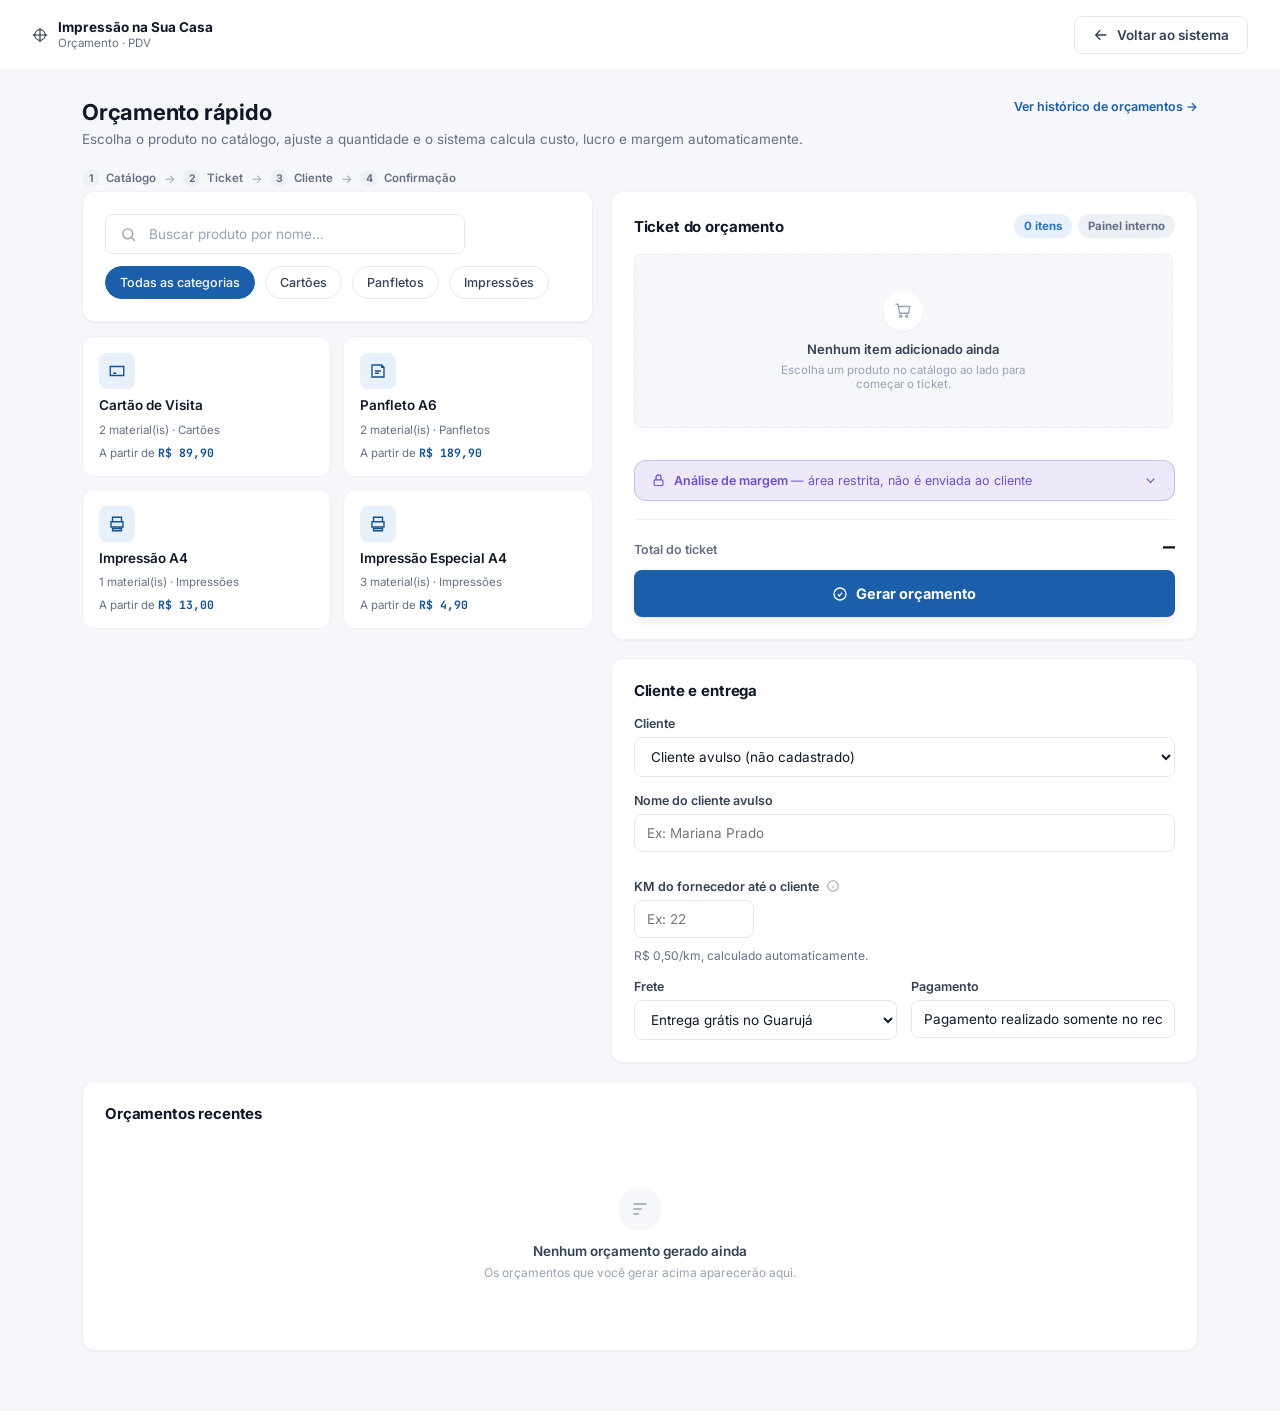
==== commit 0ad647c8: "Update orcamento.html" ====
--- a/orcamento.html
+++ b/orcamento.html
@@ -21,47 +21,156 @@
   .pdv-topbar__brand-name{ font-weight:700; font-size:13.5px; color:var(--color-text-900); }
   .pdv-topbar__brand-sub{ font-size:11.5px; color:var(--color-text-500); }
 
-  /* Fase 2 — "cofre" da análise de margem: visualmente distinto do resto do
-     ticket (tokens de amber já existentes), recolhido por padrão. */
+  /* Redesign PDV — trilha de orientação, só wayfinding visual [P17]; não
+     impõe navegação por etapas, a tela continua livre como hoje. */
+  .pdv-progress{ display:flex; align-items:center; gap:8px; margin:2px 0 4px; flex-wrap:wrap; }
+  .pdv-progress__step{ display:flex; align-items:center; gap:6px; font-size:11.5px; font-weight:600; color:var(--color-text-500); }
+  .pdv-progress__step-num{ width:18px; height:18px; border-radius:50%; background:var(--color-border-soft); color:var(--color-text-500); display:flex; align-items:center; justify-content:center; font-size:10.5px; font-weight:700; flex-shrink:0; }
+  .pdv-progress__sep{ color:var(--color-text-400); font-size:12px; }
+
+  /* Redesign PDV — reequilíbrio do grid principal [P1]: o ticket (2ª coluna)
+     passa a pesar igual/mais que o catálogo, em vez do 1.5fr/1fr herdado. */
+  .pdv-layout{ grid-template-columns:1fr 1.15fr; }
+
+  /* Redesign PDV — entrada suave do painel "Detalhes do item" e do painel de
+     mensagem [P4][P7]. O JS continua decidindo QUANDO mostrar/esconder só
+     com display:none/"" — ao voltar de display:none o navegador reinicia a
+     animação sozinho, então nenhuma lógica de exibição foi alterada aqui. */
+  #orcSelecaoPanel{ animation:pdvPanelEnter var(--dur-med) var(--ease-standard); }
+  #orcMensagemPanel{ animation:pdvPanelEnter var(--dur-med) var(--ease-standard); }
+  @keyframes pdvPanelEnter{
+    from{ opacity:0; transform:translateY(8px); }
+    to{ opacity:1; transform:translateY(0); }
+  }
+
+  /* Fase 2 — "cofre" da análise de margem: tom roxo/estratégico em vez de
+     âmbar [P10] — âmbar segue significando "alerta" no resto do sistema, e
+     isso aqui é informação interna, não um problema. Recolhido por padrão. */
   .pdv-margin-box{
-    background:var(--color-amber-100);
-    border:1px solid rgba(183,121,31,0.28);
+    background:var(--color-purple-100);
+    border:1px solid rgba(110,79,201,0.28);
     border-radius:var(--radius-md);
     overflow:hidden;
   }
   .pdv-margin-box__summary{
     display:flex; align-items:center; gap:8px;
     padding:12px 16px; cursor:pointer; list-style:none;
-    font-size:12.5px; font-weight:600; color:var(--color-amber-600);
+    font-size:12.5px; font-weight:600; color:var(--color-purple-600);
     user-select:none;
   }
   .pdv-margin-box__summary::-webkit-details-marker{ display:none; }
   .pdv-margin-box__summary svg{ width:15px; height:15px; stroke:currentColor; fill:none; stroke-width:1.8; flex-shrink:0; }
   .pdv-margin-box__summary .chevron{ margin-left:auto; transition:transform var(--dur-fast) var(--ease-standard); }
   .pdv-margin-box[open] .pdv-margin-box__summary .chevron{ transform:rotate(180deg); }
-  .pdv-margin-box__body{ padding:2px 16px 16px; border-top:1px solid rgba(183,121,31,0.22); }
+  .pdv-margin-box__body{ padding:2px 16px 16px; border-top:1px solid rgba(110,79,201,0.22); }
 
   /* Fase 2 — validação inline de campo obrigatório */
   .field-error{ font-size:11.5px; font-weight:600; color:var(--color-red-600); margin-top:-6px; }
   .field.field--invalid input, .field.field--invalid select{ border-color:var(--color-red-600); }
 
-  /* Fase 4 — stepper de quantidade */
+  /* Fase 4 — stepper de quantidade. Alvos de toque ampliados [P16]: cresce a
+     área clicável (largura/altura mínima), o texto/ícone seguem pequenos. */
   .stepper{ display:flex; align-items:stretch; border:1px solid var(--color-border); border-radius:var(--radius-sm); overflow:hidden; width:fit-content; background:var(--color-white); }
-  .stepper__btn{ width:34px; background:none; border:none; color:var(--color-brand-600); font-size:16px; font-weight:700; line-height:1; cursor:pointer; }
+  .stepper__btn{ width:40px; min-height:40px; background:none; border:none; color:var(--color-brand-600); font-size:16px; font-weight:700; line-height:1; cursor:pointer; }
   .stepper__btn:hover:not(:disabled){ background:var(--color-brand-50); }
   .stepper__btn:disabled{ opacity:0.35; cursor:not-allowed; }
   .stepper__value, .stepper__input{ min-width:96px; display:flex; align-items:center; justify-content:center; font-family:var(--font-mono); font-weight:600; font-size:13px; color:var(--color-text-900); border-left:1px solid var(--color-border); border-right:1px solid var(--color-border); text-align:center; }
   .stepper__input{ border-top:none; border-bottom:none; -moz-appearance:textfield; }
   .stepper__input::-webkit-outer-spin-button, .stepper__input::-webkit-inner-spin-button{ -webkit-appearance:none; margin:0; }
-  .stepper--sm .stepper__btn{ width:24px; font-size:13px; }
+  .stepper--sm .stepper__btn{ width:34px; min-height:34px; font-size:13px; }
   .stepper--sm .stepper__value{ min-width:44px; font-size:11.5px; padding:0 4px; }
 
-  /* Fase 4 — linhas do ticket com múltiplos itens */
-  .pdv-ticket-item{ display:flex; align-items:center; gap:10px; padding:10px 0; border-bottom:1px solid var(--color-border-soft); }
-  .pdv-ticket-item:last-child{ border-bottom:none; }
+  /* Fase 4 / Redesign PDV — linhas do ticket em mini-blocos [P13], com
+     destaque temporário para a linha recém-adicionada [P6]. */
+  .pdv-ticket-item{
+    display:flex; align-items:center; gap:10px; padding:10px 12px;
+    background:var(--color-surface-alt); border:1px solid var(--color-border-soft);
+    border-radius:var(--radius-sm); margin-bottom:8px;
+  }
+  .pdv-ticket-item:last-child{ margin-bottom:0; }
   .pdv-ticket-item__info{ flex:1; min-width:0; }
   .pdv-ticket-item__name{ font-size:13px; font-weight:600; color:var(--color-text-900); overflow:hidden; text-overflow:ellipsis; white-space:nowrap; }
   .pdv-ticket-item__subtotal{ font-size:13px; font-weight:700; white-space:nowrap; min-width:76px; text-align:right; }
+  @keyframes pdvTicketItemNew{
+    0%{ background:var(--color-brand-100); border-color:var(--color-brand-500); }
+    100%{ background:var(--color-surface-alt); border-color:var(--color-border-soft); }
+  }
+  .pdv-ticket-item--new{ animation:pdvTicketItemNew 1.3s var(--ease-standard); }
+
+  /* Redesign PDV — lista de itens com rolagem interna, pra o rodapé fixo
+     (subtotal + CTA) nunca ficar fora de alcance [P2][P3]. */
+  #orcTicketItens{ max-height:46vh; overflow-y:auto; padding-right:2px; }
+
+  /* Redesign PDV — estado vazio padronizado do ticket [P5], no mesmo
+     vocabulário visual do .chart-placeholder/.table-empty já usados no ERP. */
+  .pdv-empty-state{
+    display:flex; flex-direction:column; align-items:center; justify-content:center;
+    text-align:center; padding:36px 20px; gap:6px;
+    border:1px dashed var(--color-border); border-radius:var(--radius-sm); background:var(--color-bg);
+  }
+  .pdv-empty-state__icon{ width:40px; height:40px; border-radius:50%; background:var(--color-surface); display:flex; align-items:center; justify-content:center; color:var(--color-text-400); margin-bottom:4px; box-shadow:var(--shadow-sm); }
+  .pdv-empty-state__icon svg{ width:18px; height:18px; stroke:currentColor; fill:none; stroke-width:1.8; }
+  .pdv-empty-state__title{ font-size:13px; font-weight:600; color:var(--color-text-700); }
+  .pdv-empty-state__sub{ font-size:11.5px; color:var(--color-text-400); max-width:260px; }
+
+  /* Redesign PDV — rodapé fixo do ticket: subtotal + CTA de maior destaque
+     que qualquer outro botão da tela [P2][P3]. */
+  .pdv-ticket-footer{ display:flex; flex-direction:column; gap:10px; padding-top:14px; margin-top:2px; border-top:1px solid var(--color-border-soft); }
+  .pdv-ticket-footer__total{ display:flex; align-items:baseline; justify-content:space-between; }
+  .pdv-ticket-footer__label{ font-size:12.5px; color:var(--color-text-500); font-weight:600; }
+  .pdv-ticket-footer__value{ font-size:20px; font-weight:700; color:var(--color-text-900); }
+  .pdv-btn-cta{ padding:14px 22px; font-size:14.5px; font-weight:700; width:100%; justify-content:center; box-shadow:var(--shadow-md); }
+  .pdv-btn-cta:hover:not(:disabled){ box-shadow:var(--shadow-lg); }
+  @media (max-width:1100px){
+    /* [P18]: styles.css só empilha o grid em 1 coluna nesse breakpoint, mas
+       não desfaz o position:sticky de .pdv-ticket-col (fica "flutuando" por
+       cima do catálogo ao rolar) — corrigido aqui, sobrescrevendo a herança
+       só nesta tela, no mesmo espírito do .content{ max-width:1180px; } logo
+       acima. Sem isso o rodapé sticky abaixo ficaria com comportamento
+       imprevisível dentro de uma coluna que também é sticky. */
+    .pdv-ticket-col{ position:static; top:auto; }
+    /* Sem o sticky da coluna, o rodapé gruda na viewport pra não obrigar
+       o operador a rolar até o fim da página pra achar o botão. */
+    .pdv-ticket-footer{
+      position:sticky; bottom:0; z-index:10;
+      background:var(--color-surface);
+      margin:0 -22px -22px; padding:14px 22px;
+      border-top:1px solid var(--color-border-soft);
+      box-shadow:0 -4px 12px rgba(16,24,40,0.08);
+    }
+  }
+
+  /* Redesign PDV — preço de referência [P11] e selo de seleção [P12] nos
+     cards de produto do catálogo. */
+  .pdv-card{ position:relative; }
+  .pdv-card.selected::after{
+    content:"✓"; position:absolute; top:10px; right:10px;
+    width:20px; height:20px; border-radius:50%;
+    background:var(--color-brand-600); color:#fff;
+    font-size:12px; font-weight:700; line-height:20px; text-align:center;
+    box-shadow:var(--shadow-sm);
+  }
+  .pdv-card__price{ font-size:11.5px; color:var(--color-text-500); }
+  .pdv-card__price strong{ font-family:var(--font-mono); color:var(--color-brand-700); }
+
+  /* Redesign PDV — dica de KM sob demanda [P9]: tooltip CSS puro, sem libs. */
+  .pdv-tooltip{
+    position:relative; display:inline-flex; align-items:center; justify-content:center;
+    width:16px; height:16px; border-radius:50%; color:var(--color-text-400); cursor:help;
+  }
+  .pdv-tooltip svg{ width:14px; height:14px; stroke:currentColor; fill:none; stroke-width:1.8; }
+  .pdv-tooltip:hover, .pdv-tooltip:focus{ color:var(--color-brand-600); outline:none; }
+  .pdv-tooltip::after{
+    content:attr(data-tooltip);
+    position:absolute; left:50%; bottom:calc(100% + 8px); transform:translateX(-50%) translateY(4px);
+    width:220px; padding:8px 10px; border-radius:var(--radius-sm);
+    background:var(--color-text-900); color:var(--color-white);
+    font-size:11.5px; font-weight:400; line-height:1.4; text-align:left;
+    opacity:0; pointer-events:none;
+    transition:opacity var(--dur-fast) var(--ease-standard), transform var(--dur-fast) var(--ease-standard);
+    box-shadow:var(--shadow-md); z-index:20;
+  }
+  .pdv-tooltip:hover::after, .pdv-tooltip:focus::after{ opacity:1; transform:translateX(-50%) translateY(0); }
 </style>
 </head>
 <body>
@@ -91,6 +200,16 @@
           <div class="page-header__actions">
             <button class="link-btn" id="btnVerOrcamentos" type="button">Ver histórico de orçamentos →</button>
           </div>
+        </div>
+
+        <div class="pdv-progress" aria-hidden="true">
+          <span class="pdv-progress__step"><span class="pdv-progress__step-num">1</span>Catálogo</span>
+          <span class="pdv-progress__sep">→</span>
+          <span class="pdv-progress__step"><span class="pdv-progress__step-num">2</span>Ticket</span>
+          <span class="pdv-progress__sep">→</span>
+          <span class="pdv-progress__step"><span class="pdv-progress__step-num">3</span>Cliente</span>
+          <span class="pdv-progress__sep">→</span>
+          <span class="pdv-progress__step"><span class="pdv-progress__step-num">4</span>Confirmação</span>
         </div>
 
         <div class="pdv-layout">
@@ -140,15 +259,51 @@
             </div>
           </div>
 
-          <!-- Coluna direita: ticket / resumo (sticky) -->
+          <!-- Coluna direita: ticket / cliente-entrega / mensagem (sticky) -->
           <div class="pdv-ticket-col">
             <div class="card panel pdv-ticket">
               <div class="panel__header">
                 <h3>Ticket do orçamento</h3>
-                <span class="badge tone-gray">Painel interno</span>
+                <div style="display:flex; align-items:center; gap:6px;">
+                  <span class="badge tone-blue" id="orcTicketContador">0 itens</span>
+                  <span class="badge tone-gray">Painel interno</span>
+                </div>
               </div>
 
-              <div id="orcTicketItens" class="text-muted">Nenhum item adicionado ainda. Escolha um produto no catálogo ao lado.</div>
+              <div id="orcTicketItens"></div>
+
+              <!-- Feedback operacional (bloqueia gerar orçamento) — sempre visível,
+                   diferente da análise de margem abaixo, que é só pro dono ver. -->
+              <div id="orcErro"></div>
+
+              <details class="pdv-margin-box" id="orcMargemDetails">
+                <summary class="pdv-margin-box__summary">
+                  <svg viewBox="0 0 24 24"><rect x="5" y="11" width="14" height="9" rx="1.5"/><path d="M8 11V7a4 4 0 0 1 8 0v4"/></svg>
+                  <span>Análise de margem <span style="font-weight:400;">— área restrita, não é enviada ao cliente</span></span>
+                  <svg class="chevron" viewBox="0 0 24 24"><path d="M6 9l6 6 6-6"/></svg>
+                </summary>
+                <div id="orcAdminPanel" class="pdv-margin-box__body">
+                  <div class="chart-placeholder" style="height:150px;">
+                    <svg viewBox="0 0 24 24"><circle cx="12" cy="12" r="9"/><path d="M12 7v10M9.5 9.3c0-1.3 1.1-2 2.5-2s2.5.7 2.5 1.8c0 2.6-5 1.4-5 4 0 1.1 1.1 1.9 2.5 1.9s2.5-.7 2.5-2"/></svg>
+                    <span>Selecione um produto para ver custo, lucro e margem aqui.</span>
+                  </div>
+                </div>
+              </details>
+
+              <div class="pdv-ticket-footer">
+                <div class="pdv-ticket-footer__total">
+                  <span class="pdv-ticket-footer__label">Total do ticket</span>
+                  <span class="pdv-ticket-footer__value mono" id="orcTicketSubtotal">—</span>
+                </div>
+                <button class="btn btn-primary pdv-btn-cta" id="btnGerarOrcamento" type="button">
+                  <svg viewBox="0 0 24 24"><path d="M9 12.5 11 15l4-5"/><circle cx="12" cy="12" r="9"/></svg>
+                  Gerar orçamento
+                </button>
+              </div>
+            </div>
+
+            <div class="card panel" id="orcClienteCard">
+              <div class="panel__header"><h3>Cliente e entrega</h3></div>
 
               <div class="field">
                 <label>Cliente</label>
@@ -163,12 +318,17 @@
               <div class="field-error" id="orcClienteErro"></div>
 
               <div class="field">
-                <label>KM do fornecedor até o cliente <span class="text-muted" style="font-weight:400; font-size:12px;">(logística variável — muda a cada pedido)</span></label>
+                <label style="display:flex; align-items:center; gap:6px;">
+                  KM do fornecedor até o cliente
+                  <span class="pdv-tooltip" tabindex="0" data-tooltip="Distância da entrega × R$ 0,50/km = custo de logística variável. Entra no cálculo interno de lucro — não é enviado ao cliente.">
+                    <svg viewBox="0 0 24 24"><circle cx="12" cy="12" r="9"/><path d="M12 16v-4M12 8h.01"/></svg>
+                  </span>
+                </label>
                 <div style="display:flex; align-items:center; gap:8px;">
                   <input type="number" id="orcKmCliente" placeholder="Ex: 22" min="0" step="0.1" style="max-width:120px;" oninput="atualizarPreviaOrcamento()">
                   <span class="text-muted" style="font-size:12.5px;" id="orcKmClienteCalc"></span>
                 </div>
-                <div class="text-muted" style="font-size:12px; margin-top:4px;">Distância da entrega × R$ 0,50/km = custo de logística variável. Entra no cálculo interno de lucro.</div>
+                <div class="text-muted" style="font-size:12px; margin-top:4px;">R$ 0,50/km, calculado automaticamente.</div>
               </div>
 
               <div class="field-row">
@@ -184,31 +344,6 @@
                   <input type="text" id="orcPagamento" value="Pagamento realizado somente no recebimento do produto">
                 </div>
               </div>
-
-              <hr class="divider">
-
-              <!-- Feedback operacional (bloqueia gerar orçamento) — sempre visível,
-                   diferente da análise de margem abaixo, que é só pro dono ver. -->
-              <div id="orcErro"></div>
-
-              <details class="pdv-margin-box" id="orcMargemDetails">
-                <summary class="pdv-margin-box__summary">
-                  <svg viewBox="0 0 24 24"><rect x="5" y="11" width="14" height="9" rx="1.5"/><path d="M8 11V7a4 4 0 0 1 8 0v4"/></svg>
-                  <span>Análise de margem <span style="font-weight:400;">— área restrita, não é enviada ao cliente</span></span>
-                  <svg class="chevron" viewBox="0 0 24 24"><path d="M6 9l6 6 6-6"/></svg>
-                </summary>
-                <div id="orcAdminPanel" class="pdv-margin-box__body">
-                  <div class="chart-placeholder" style="height:150px;">
-                    <svg viewBox="0 0 24 24"><circle cx="12" cy="12" r="9"/><path d="M12 7v10M9.5 9.3c0-1.3 1.1-2 2.5-2s2.5.7 2.5 1.8c0 2.6-5 1.4-5 4 0 1.1 1.1 1.9 2.5 1.9s2.5-.7 2.5-2"/></svg>
-                    <span>Selecione um produto para ver custo, lucro e margem aqui.</span>
-                  </div>
-                </div>
-              </details>
-
-              <button class="btn btn-primary" id="btnGerarOrcamento" type="button" style="margin-top:4px;">
-                <svg viewBox="0 0 24 24"><path d="M9 12.5 11 15l4-5"/><circle cx="12" cy="12" r="9"/></svg>
-                Gerar orçamento
-              </button>
             </div>
 
             <div class="card panel" id="orcMensagemPanel" style="display:none;"></div>
@@ -272,6 +407,30 @@
   });
 }
 
+// Redesign PDV — preço de referência exibido no card do catálogo [P11].
+// Cálculo auxiliar SÓ para exibição: não grava nada no Store e não substitui
+// calcularOrcamentoAtual()/modoPrecoDoProduto() — apenas espia o menor valor
+// de venda já cadastrado entre os materiais do produto, pra dar uma pista de
+// preço antes de o operador abrir o painel de seleção.
+function precoReferenciaProduto(produto) {
+  const materiais = produto.materiais || [];
+  if (!materiais.length) return null;
+  let menor = null;
+  const considerar = (v) => { if (v !== null && v !== undefined && !isNaN(v) && (menor === null || v < menor)) menor = v; };
+  materiais.forEach(material => {
+    if (produto.modoPreco === "tiers") {
+      (material.tiers || []).forEach(t => { considerar(t.vendaFrente); considerar(t.vendaFV); });
+    } else if (produto.modoPreco === "faixas") {
+      (material.faixas || []).forEach(f => {
+        if (f.venda !== null && f.venda !== undefined) considerar(f.venda * (produto.qtdMinima || f.min || 1));
+      });
+    } else {
+      considerar(material.venda);
+    }
+  });
+  return menor;
+}
+
 function renderOrcCatalogoGrid() {
   const termo = (document.getElementById("orcBuscaProduto").value || "").trim().toLowerCase();
   const produtos = Store.get().products.filter(p =>
@@ -284,13 +443,17 @@
     grid.innerHTML = `<div style="grid-column:1/-1;">${emptyStateHtml("Nenhum produto encontrado", termo ? "Tente outro termo de busca." : "Cadastre produtos na guia Produtos para vê-los aqui.")}</div>`;
     return;
   }
-  grid.innerHTML = produtos.map(p => `
+  grid.innerHTML = produtos.map(p => {
+    const precoRef = precoReferenciaProduto(p);
+    return `
     <button class="pdv-card ${p.id === selecionadoId ? "selected" : ""}" data-pdv-produto="${p.id}" type="button">
       <div class="pdv-card__icon"><svg viewBox="0 0 24 24">${iconeParaCategoria(p.categoria)}</svg></div>
       <div class="pdv-card__name">${escapeHtml(p.nome)}</div>
       <div class="pdv-card__meta">${(p.materiais || []).length} material(is) · ${escapeHtml(p.categoria || "Outros")}</div>
+      ${precoRef !== null ? `<div class="pdv-card__price">A partir de <strong>${formatBRL(precoRef)}</strong></div>` : ""}
     </button>
-  `).join("");
+  `;
+  }).join("");
   document.querySelectorAll("[data-pdv-produto]").forEach(btn =>
     btn.addEventListener("click", () => selecionarProdutoPDV(btn.getAttribute("data-pdv-produto"))));
 }
@@ -532,9 +695,21 @@
   `;
 }
 
+// Fase 7 — ponto único de leitura da taxa de logística variável (R$/km).
+// Hoje é sempre global (db.logisticsConfig.custoPorKm). Se um dia precisar virar
+// "por fornecedor", é só este helper que muda — os 3 lugares que hoje leem a
+// taxa (preview de KM, análise de custo real, geração do orçamento) não precisam
+// saber de onde ela veio. Vale notar: como um ticket pode ter itens de mais de
+// um fornecedor, "por fornecedor" exigiria decidir qual fornecedor manda na
+// logística variável do ticket — por isso não implementei agora, só deixei o
+// ponto de extensão pronto.
+function custoPorKmAtual() {
+  const db = Store.get();
+  return (db.logisticsConfig && db.logisticsConfig.custoPorKm) || 0.50;
+}
+
 function custoLogisticoAdendoHtml(totais) {
-  const db = Store.get();
-  const custoPorKm = (db.logisticsConfig && db.logisticsConfig.custoPorKm) || 0.50;
+  const custoPorKm = custoPorKmAtual();
   const logFixo = custoLogisticoFixoDoTicket();
 
   // Logística variável: KM fornecedor → cliente (continua sendo um valor só, do ticket inteiro)
@@ -618,6 +793,10 @@
     navigator.clipboard.writeText(budget.mensagem).then(() => Toast.show("Mensagem copiada."));
   });
   document.getElementById("btnConverterPedidoAgora").addEventListener("click", () => converterOrcamentoEmPedido(budget.id));
+
+  // [P7] O painel nasce fora da viewport em tickets longos — rola até ele
+  // pra garantir que o operador perceba que a mensagem foi gerada.
+  requestAnimationFrame(() => el.scrollIntoView({ behavior: "smooth", block: "start" }));
 }
 
 function renderOrcHistorico() {
@@ -721,8 +900,7 @@
   if (kmEl && kmCalcEl) {
     const km = parseFloat(kmEl.value);
     if (!isNaN(km) && km > 0) {
-      const db = Store.get();
-      const custoPorKm = (db.logisticsConfig && db.logisticsConfig.custoPorKm) || 0.50;
+      const custoPorKm = custoPorKmAtual();
       kmCalcEl.textContent = `→ ${km} km × ${formatBRL(custoPorKm)}/km = ${formatBRL(km * custoPorKm)}`;
     } else {
       kmCalcEl.textContent = "";
@@ -740,16 +918,36 @@
   renderOrcErroOperacional(calc.erro);
 }
 
-function renderOrcTicketItens() {
+// Redesign PDV — cabeçalho do ticket com contador de itens [P13] e rodapé
+// fixo com o subtotal [P2][P3]. Reaproveita calcularTotaisTicket() já
+// existente e só exibe o resultado — nenhuma lógica de cálculo nova aqui.
+function atualizarResumoTicket() {
+  const contador = document.getElementById("orcTicketContador");
+  if (contador) contador.textContent = ticketItens.length === 1 ? "1 item" : `${ticketItens.length} itens`;
+  const subtotalEl = document.getElementById("orcTicketSubtotal");
+  if (subtotalEl) subtotalEl.textContent = formatBRL(calcularTotaisTicket().venda);
+}
+
+// indiceDestaque (opcional): índice da linha recém-adicionada, que recebe o
+// destaque temporário [P6]. Chamadas já existentes (remover linha, ajustar
+// quantidade, inicialização) continuam funcionando sem passar nada aqui.
+function renderOrcTicketItens(indiceDestaque) {
   const el = document.getElementById("orcTicketItens");
   if (!ticketItens.length) {
-    el.innerHTML = `Nenhum item adicionado ainda. Escolha um produto no catálogo ao lado.`;
-    el.className = "text-muted";
+    el.innerHTML = `
+      <div class="pdv-empty-state">
+        <div class="pdv-empty-state__icon"><svg viewBox="0 0 24 24"><path d="M6 6h15l-1.5 9h-12Z"/><path d="M6 6 5 3H2"/><circle cx="9" cy="19" r="1.5"/><circle cx="17" cy="19" r="1.5"/></svg></div>
+        <div class="pdv-empty-state__title">Nenhum item adicionado ainda</div>
+        <div class="pdv-empty-state__sub">Escolha um produto no catálogo ao lado para começar o ticket.</div>
+      </div>
+    `;
+    el.className = "";
+    atualizarResumoTicket();
     return;
   }
   el.className = "";
   el.innerHTML = ticketItens.map((item, idx) => `
-    <div class="pdv-ticket-item">
+    <div class="pdv-ticket-item${idx === indiceDestaque ? " pdv-ticket-item--new" : ""}">
       <div class="pdv-ticket-item__info">
         <div class="pdv-ticket-item__name">${escapeHtml(item.produtoNome)}</div>
         <div class="text-muted" style="font-size:11.5px;">${escapeHtml(item.materialNome)} · ${item.lado === "fv" ? "Frente e verso" : "Frente"}</div>
@@ -766,6 +964,8 @@
     </div>
   `).join("");
 
+  atualizarResumoTicket();
+
   el.querySelectorAll("[data-linha-remover]").forEach(btn => btn.addEventListener("click", () => {
     ticketItens.splice(Number(btn.getAttribute("data-linha-remover")), 1);
     renderOrcTicketItens();
@@ -866,7 +1066,7 @@
       fornecedorId: calc.material.fornecedorId || null,
       custo: calc.custo, venda: calc.venda, lucro: calc.lucro, margemPct: calc.margemPct
     });
-    renderOrcTicketItens();
+    renderOrcTicketItens(ticketItens.length - 1);
     renderOrcAdminPanel();
     renderOrcErroOperacional("");
     Toast.show(`${calc.produto.nome} adicionado ao ticket.`);
@@ -890,7 +1090,7 @@
     const db = Store.get();
     const clienteId = clienteSel.value || null;
     const clienteNomeLivre = clienteId ? "" : avulsoInput.value.trim();
-    const custoPorKm = (db.logisticsConfig && db.logisticsConfig.custoPorKm) || 0.50;
+    const custoPorKm = custoPorKmAtual();
     const kmClienteEl = document.getElementById("orcKmCliente");
     const kmCliente = kmClienteEl && kmClienteEl.value !== "" ? parseFloat(kmClienteEl.value) : null;
     const custoLogisticaVariavel = (kmCliente != null && !isNaN(kmCliente) && kmCliente > 0) ? kmCliente * custoPorKm : null;
